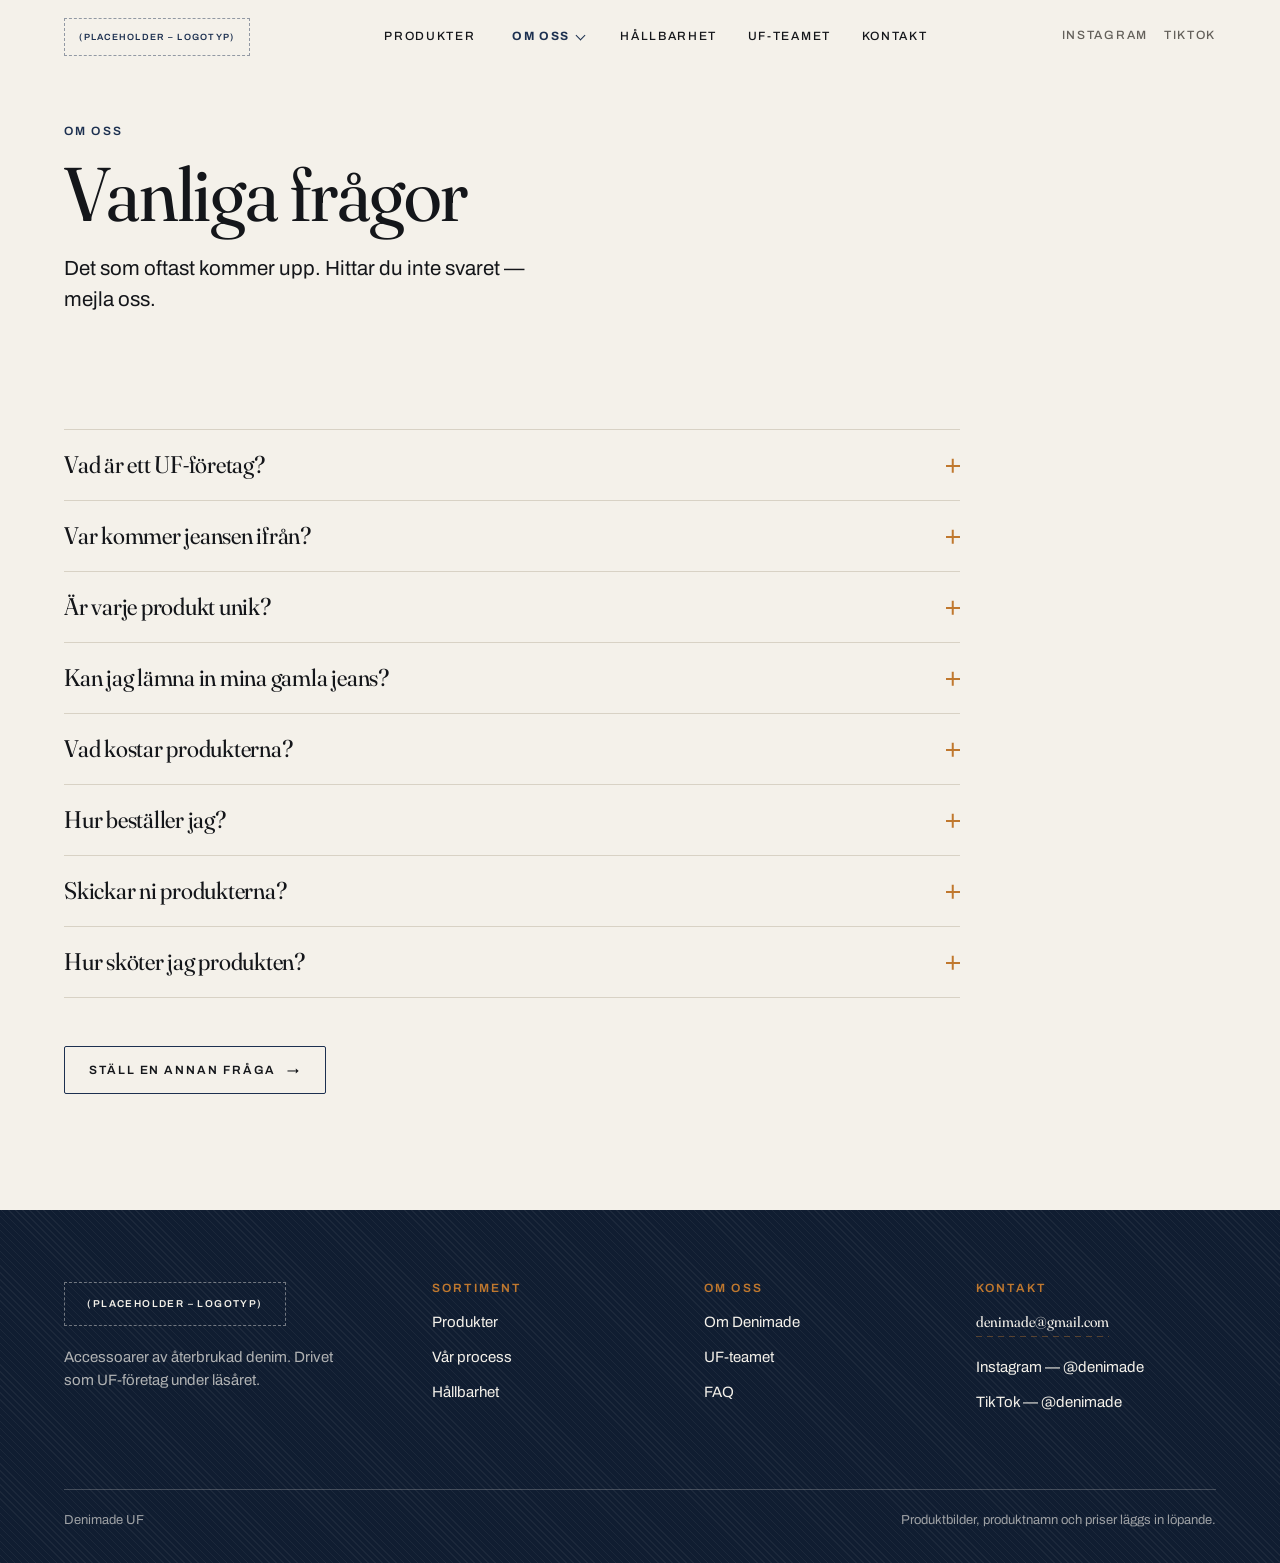
==== faq.html @ 36a1a9e9 "Bygg Denimades webbplats Statisk sajt i åtta sidor för Denimade UF, ett företag som gör accessoarer " ====
<!doctype html>
<html lang="sv" class="no-js">
<head>
<meta charset="utf-8">
<meta name="viewport" content="width=device-width, initial-scale=1">
<title>FAQ &mdash; Denimade UF</title>
<meta name="description" content="Vanliga frågor om Denimade UF, materialet, beställningar och UF.">
<meta name="theme-color" content="#1c3050">
<meta property="og:title" content="FAQ &mdash; Denimade UF">
<meta property="og:description" content="Vanliga frågor om Denimade UF, materialet, beställningar och UF.">
<meta property="og:type" content="website">
<meta property="og:locale" content="sv_SE">
<link rel="icon" href="assets/img/favicon.svg" type="image/svg+xml">
<link rel="preconnect" href="https://fonts.googleapis.com">
<link rel="preconnect" href="https://fonts.gstatic.com" crossorigin>
<link rel="stylesheet" href="https://fonts.googleapis.com/css2?family=Archivo:wght@400;500;600;700&family=Fraunces:ital,opsz,wght,SOFT,WONK@0,9..144,300..700,0..100,0..1;1,9..144,300..700,0..100,0..1&display=swap">
<link rel="stylesheet" href="assets/css/denimade.css">
<script>document.documentElement.className =
  document.documentElement.className.replace('no-js', 'js');</script>
</head>
<body>

  <a class="skip" href="#main">Hoppa till innehållet</a>

  <header class="header" data-header>
    <div class="wrap header__inner">
      <a class="brand" href="index.html" aria-label="Denimade UF &ndash; till startsidan">
        <span class="brand__long">(Placeholder &ndash; logotyp)</span>
        <span class="brand__short">(Logotyp)</span>
      </a>

      <nav class="nav" aria-label="Huvudmeny">
        <ul class="nav__list">
          <li><a class="nav__link link" href="produkter.html">Produkter</a></li>
          <li class="nav__group" data-nav-group>
            <button type="button" class="nav__toggle is-current" data-nav-toggle aria-expanded="false" aria-controls="nav-om">
              Om oss <span class="nav__caret" aria-hidden="true"></span>
            </button>
            <ul class="nav__panel" id="nav-om" data-nav-panel>
              <li><a href="om-denimade.html">Om Denimade</a></li>
              <li><a href="process.html">Vår process</a></li>
              <li><a href="faq.html" aria-current="page">FAQ</a></li>
            </ul>
          </li>
          <li><a class="nav__link link" href="hallbarhet.html">Hållbarhet</a></li>
          <li><a class="nav__link link" href="teamet.html">UF-teamet</a></li>
          <li><a class="nav__link link" href="kontakt.html">Kontakt</a></li>
        </ul>
      </nav>

      <div class="header__social">
        <a class="link" href="https://www.instagram.com/denimade" rel="me noopener" target="_blank">Instagram</a>
        <a class="link" href="https://www.tiktok.com/@denimade" rel="me noopener" target="_blank">TikTok</a>
      </div>

      <button type="button" class="burger" data-menu-toggle aria-expanded="false"
              aria-controls="menu" aria-label="Öppna menyn">
        <span aria-hidden="true"></span>
        <span aria-hidden="true"></span>
        <span aria-hidden="true"></span>
      </button>
    </div>
  </header>

  <div class="menu" id="menu" data-menu aria-hidden="true">
    <nav aria-label="Meny">
      <ul class="menu__list">
            <li><a class="menu__link" href="produkter.html">Produkter</a></li>
            <li>
              <span class="menu__label">Om oss</span>
              <ul class="menu__sub">
                <li><a href="om-denimade.html">Om Denimade</a></li>
                <li><a href="process.html">Vår process</a></li>
                <li><a href="faq.html" aria-current="page">FAQ</a></li>
              </ul>
            </li>
            <li><a class="menu__link" href="hallbarhet.html">Hållbarhet</a></li>
            <li><a class="menu__link" href="teamet.html">UF-teamet</a></li>
            <li><a class="menu__link" href="kontakt.html">Kontakt</a></li>
      </ul>
    </nav>
    <div class="menu__foot">
      <p><a class="link" href="mailto:denimade@gmail.com">denimade@gmail.com</a></p>
      <p class="meta" style="color:rgba(244,241,234,.68)">
        <a class="link" href="https://www.instagram.com/denimade" rel="me noopener" target="_blank">Instagram @denimade</a>
        &nbsp;&middot;&nbsp;
        <a class="link" href="https://www.tiktok.com/@denimade" rel="me noopener" target="_blank">TikTok @denimade</a>
      </p>
    </div>
  </div>

  <main id="main">

    <section class="pagehead wrap">
      <div class="head">
        <p class="eyebrow">Om oss</p>
        <h1>Vanliga frågor</h1>
        <p class="lead">Det som oftast kommer upp. Hittar du inte svaret &mdash; mejla oss.</p>
      </div>
    </section>

    <section class="section wrap">
      <div class="faq">
        <details class="faq__item">
          <summary class="faq__q">
            <h2 class="faq__h">Vad är ett UF-företag?</h2>
            <span class="faq__mark" aria-hidden="true"></span>
          </summary>
          <div class="faq__a"><p>UF står för Ung Företagsamhet. Vi är gymnasieelever som driver ett riktigt företag under ett läsår &mdash; med egen kassa, egen produktion, egen bokföring och eget ansvar för det vi säljer. När läsåret är slut avvecklas företaget.</p></div>
        </details>
        <details class="faq__item">
          <summary class="faq__q">
            <h2 class="faq__h">Var kommer jeansen ifrån?</h2>
            <span class="faq__mark" aria-hidden="true"></span>
          </summary>
          <div class="faq__a"><p>Från garderober, familj, vänner och loppisar. Vi köper inte in nytt tyg &mdash; allt material har redan använts av någon annan.</p></div>
        </details>
        <details class="faq__item">
          <summary class="faq__q">
            <h2 class="faq__h">Är varje produkt unik?</h2>
            <span class="faq__mark" aria-hidden="true"></span>
          </summary>
          <div class="faq__a"><p>Ja, i praktiken. Tyget slits olika, färgen blekes olika och originalsömmarna sitter aldrig likadant. Två exemplar av samma modell blir därför inte identiska.</p></div>
        </details>
        <details class="faq__item">
          <summary class="faq__q">
            <h2 class="faq__h">Kan jag lämna in mina gamla jeans?</h2>
            <span class="faq__mark" aria-hidden="true"></span>
          </summary>
          <div class="faq__a"><p>Ja, det tar vi gärna emot &mdash; slitna, omoderna eller trasiga går lika bra. Mejla oss på <a class="link" href="mailto:denimade@gmail.com">denimade@gmail.com</a> så hör vi av oss.</p></div>
        </details>
        <details class="faq__item">
          <summary class="faq__q">
            <h2 class="faq__h">Vad kostar produkterna?</h2>
            <span class="faq__mark" aria-hidden="true"></span>
          </summary>
          <div class="faq__a"><p class="slot">(Placeholder &ndash; svar)</p><p>Prislistan läggs in när sortimentet är fastställt.</p></div>
        </details>
        <details class="faq__item">
          <summary class="faq__q">
            <h2 class="faq__h">Hur beställer jag?</h2>
            <span class="faq__mark" aria-hidden="true"></span>
          </summary>
          <div class="faq__a"><p>Tills vidare går beställningar via mejl. Skriv till <a class="link" href="mailto:denimade@gmail.com">denimade@gmail.com</a> och berätta vad du är ute efter.</p></div>
        </details>
        <details class="faq__item">
          <summary class="faq__q">
            <h2 class="faq__h">Skickar ni produkterna?</h2>
            <span class="faq__mark" aria-hidden="true"></span>
          </summary>
          <div class="faq__a"><p class="slot">(Placeholder &ndash; svar)</p><p>Leverans och frakt bestäms innan försäljningen drar igång.</p></div>
        </details>
        <details class="faq__item">
          <summary class="faq__q">
            <h2 class="faq__h">Hur sköter jag produkten?</h2>
            <span class="faq__mark" aria-hidden="true"></span>
          </summary>
          <div class="faq__a"><p class="slot">(Placeholder &ndash; svar)</p><p>Skötselråd läggs in tillsammans med produktinformationen.</p></div>
        </details>
      </div>

      <p style="margin-top:var(--s-5)">
        <a class="btn btn--ghost" href="kontakt.html">
          Ställ en annan fråga <span class="btn__arrow" aria-hidden="true">&rarr;</span>
        </a>
      </p>
    </section>

  </main>

  <footer class="footer">
    <div class="wrap">
      <div class="footer__grid">
        <div>
          <span class="footer__brand">(Placeholder &ndash; logotyp)</span>
          <p class="meta" style="margin-top:1.25rem;color:rgba(244,241,234,.7);max-width:30ch">
            Accessoarer av återbrukad denim. Drivet som UF-företag under läsåret.
          </p>
        </div>

        <div class="footer__col">
          <h2>Sortiment</h2>
          <ul>
            <li><a class="link" href="produkter.html">Produkter</a></li>
            <li><a class="link" href="process.html">Vår process</a></li>
            <li><a class="link" href="hallbarhet.html">Hållbarhet</a></li>
          </ul>
        </div>

        <div class="footer__col">
          <h2>Om oss</h2>
          <ul>
            <li><a class="link" href="om-denimade.html">Om Denimade</a></li>
            <li><a class="link" href="teamet.html">UF-teamet</a></li>
            <li><a class="link" href="faq.html">FAQ</a></li>
          </ul>
        </div>

        <div class="footer__col">
          <h2>Kontakt</h2>
          <p><a class="footer__mail link" href="mailto:denimade@gmail.com">denimade@gmail.com</a></p>
          <ul style="margin-top:1rem">
            <li><a class="link" href="https://www.instagram.com/denimade" rel="me noopener" target="_blank">Instagram &mdash; @denimade</a></li>
            <li><a class="link" href="https://www.tiktok.com/@denimade" rel="me noopener" target="_blank">TikTok &mdash; @denimade</a></li>
          </ul>
        </div>
      </div>

      <div class="colophon">
        <span>Denimade UF</span>
        <span>Produktbilder, produktnamn och priser läggs in löpande.</span>
      </div>
    </div>
  </footer>

<script src="assets/js/denimade.js" defer></script>
</body>
</html>
---- assets/css/denimade.css ----
/* ==========================================================================
   DENIMADE UF
   Ett par jeans har redan levt ett liv. Vi ger det ett till.

   Bärande visuell idé: SÖMMEN. En streckad linje i sytrådens gul-orange
   är sidans enda återkommande dekoration — avdelare, hover-understrykning
   och rail i processen. Allt annat är hårlinjer, papper och indigo.

   Innehåll
   01  Tokens
   02  Reset & bas
   03  Typografi
   04  Layout
   05  Sömmar & linjer
   06  Länkar & knappar
   07  Platshållare
   08  Header & navigation
   09  Hero
   10  Produkter
   11  Redaktionella block
   12  Process
   13  Hållbarhet
   14  Teamet
   15  FAQ
   16  Kontakt & sociala medier
   17  Footer
   18  Rörelse
   ========================================================================== */


/* 01  Tokens
   ========================================================================== */

:root {
  /* Färg. Indigo är identitet, inte yta — papper bär sidan. */
  --indigo:       #1c3050;
  --indigo-deep:  #101d31;
  --indigo-soft:  #33496b;
  --ink:          #14161a;
  --paper:        #f4f1ea;
  --bone:         #e7e2d8;
  --bone-deep:    #d8d2c5;
  --grey:         #63605a;
  --thread:       #c0782e;   /* sytråd — dekoration, aldrig brödtext */

  /* Kypertväv. Denimens diagonal, återgiven i CSS så sidan får
     material utan att en enda bildfil behöver laddas. */
  --twill-light: repeating-linear-gradient(
                   45deg,
                   rgba(28, 48, 80, .055) 0 1px,
                   transparent 1px 5px);
  --twill-dark:  repeating-linear-gradient(
                   45deg,
                   rgba(244, 241, 234, .05) 0 1px,
                   transparent 1px 5px);

  /* Typsnitt */
  --font-display: "Fraunces", "Iowan Old Style", "Palatino Linotype",
                  Palatino, Georgia, serif;
  --font-ui:      "Archivo", "Helvetica Neue", Helvetica, Arial, sans-serif;

  /* Typskala */
  --t-display: clamp(2.75rem, 9vw, 7.5rem);
  --t-h1:      clamp(2.25rem, 6vw, 4.75rem);
  --t-h2:      clamp(1.875rem, 4.2vw, 3.25rem);
  --t-h3:      clamp(1.25rem, 2.2vw, 1.75rem);
  --t-lead:    clamp(1.125rem, 1.6vw, 1.375rem);
  --t-body:    1.0625rem;
  --t-small:   0.9375rem;
  --t-label:   0.75rem;

  /* Rumsskala */
  --s-1: 0.5rem;
  --s-2: 0.875rem;
  --s-3: 1.25rem;
  --s-4: 2rem;
  --s-5: 3rem;
  --s-6: 4.5rem;
  --s-7: 7rem;
  --s-8: 10rem;

  --gutter:   clamp(1.25rem, 5vw, 4.5rem);
  --section:  clamp(3.5rem, 9vw, 8rem);
  --measure:  62ch;

  --hairline: 1px solid var(--bone-deep);
  --ease:     cubic-bezier(.2, .6, .2, 1);
}


/* 02  Reset & bas
   ========================================================================== */

*, *::before, *::after { box-sizing: border-box; }

html {
  -webkit-text-size-adjust: 100%;
  scroll-behavior: smooth;
}

body {
  margin: 0;
  background: var(--paper);
  color: var(--ink);
  font-family: var(--font-ui);
  font-size: var(--t-body);
  line-height: 1.65;
  font-synthesis-weight: none;
  -webkit-font-smoothing: antialiased;
  overflow-x: hidden;
}

body.is-locked { overflow: hidden; }

img, svg { max-width: 100%; display: block; }

h1, h2, h3, h4, p, figure, blockquote, dl, dd { margin: 0; }

ul, ol { margin: 0; padding: 0; list-style: none; }

a { color: inherit; }

button {
  font: inherit;
  color: inherit;
  background: none;
  border: 0;
  cursor: pointer;
}

:focus-visible {
  outline: 2px solid var(--thread);
  outline-offset: 3px;
}

::selection {
  background: var(--indigo);
  color: var(--paper);
}

.skip {
  position: absolute;
  top: -100%;
  left: var(--gutter);
  z-index: 200;
  padding: .75rem 1.25rem;
  background: var(--indigo);
  color: var(--paper);
  font-size: var(--t-label);
  letter-spacing: .14em;
  text-transform: uppercase;
  text-decoration: none;
}
.skip:focus { top: .75rem; }

.sr-only {
  position: absolute;
  width: 1px; height: 1px;
  margin: -1px; padding: 0;
  overflow: hidden;
  clip-path: inset(50%);
  white-space: nowrap;
}


/* 03  Typografi
   ========================================================================== */

.display, h1, h2, h3, .serif {
  font-family: var(--font-display);
  font-weight: 400;
  font-variation-settings: "SOFT" 30, "WONK" 1, "opsz" 90;
  letter-spacing: -0.015em;
  line-height: 1.04;
  text-wrap: balance;
}

.display {
  font-size: var(--t-display);
  font-variation-settings: "SOFT" 40, "WONK" 1, "opsz" 144;
  line-height: 0.92;
  letter-spacing: -0.03em;
}

h1 { font-size: var(--t-h1); }
h2 { font-size: var(--t-h2); }
h3 { font-size: var(--t-h3); line-height: 1.18; }

em, .italic { font-style: italic; }

.eyebrow {
  display: block;
  font-family: var(--font-ui);
  font-size: var(--t-label);
  font-weight: 600;
  letter-spacing: .18em;
  text-transform: uppercase;
  line-height: 1.4;
  color: var(--indigo);
}
.eyebrow--muted { color: var(--grey); }
.eyebrow--light { color: rgba(244, 241, 234, .72); }

.lead {
  font-size: var(--t-lead);
  line-height: 1.5;
  max-width: 46ch;
  text-wrap: pretty;
}

.body { max-width: var(--measure); text-wrap: pretty; }
.body + .body { margin-top: var(--s-3); }

.meta {
  font-size: var(--t-small);
  color: var(--grey);
  line-height: 1.5;
}

.lot {
  font-family: var(--font-ui);
  font-size: var(--t-label);
  font-weight: 600;
  letter-spacing: .2em;
  text-transform: uppercase;
  color: var(--thread);
}


/* 04  Layout
   ========================================================================== */

.wrap {
  width: 100%;
  max-width: 1440px;
  margin-inline: auto;
  padding-inline: var(--gutter);
}

.section { padding-block: var(--section); }
.section--tight { padding-block: clamp(2.5rem, 6vw, 5rem); }

.section--indigo {
  background-color: var(--indigo);
  background-image: var(--twill-dark);
  color: var(--paper);
}
.section--indigo .eyebrow { color: var(--thread); }
.section--indigo .meta    { color: rgba(244, 241, 234, .68); }

.section--bone {
  background-color: var(--bone);
  background-image: var(--twill-light);
}

/* Redaktionellt grid. Text hänger i vänsterspalten, bilder bryter ut
   åt höger — asymmetrin kommer härifrån, inte från slumpen. */
.grid {
  display: grid;
  gap: var(--s-4);
  grid-template-columns: repeat(12, 1fr);
}

.stack   { display: flex; flex-direction: column; gap: var(--s-3); }
.stack-4 { display: flex; flex-direction: column; gap: var(--s-4); }
.stack-5 { display: flex; flex-direction: column; gap: var(--s-5); }

/* Sektionsrubrik: etikett hänger över rubriken, aldrig centrerad. */
.head { margin-bottom: var(--s-5); }

.pagehead { padding-block: var(--s-5) 0; }
.pagehead .head { margin-bottom: 0; }
.head .eyebrow { margin-bottom: var(--s-2); }
.head .lead { margin-top: var(--s-3); }


/* 05  Sömmar & linjer
   ========================================================================== */

.rule {
  border: 0;
  border-top: var(--hairline);
  margin: 0;
}

/* Sömmen. Två parallella streckade linjer, som topstitch på en jeansfåll. */
.stitch {
  border: 0;
  height: 5px;
  margin: 0;
  background-image:
    repeating-linear-gradient(to right, var(--thread) 0 7px, transparent 7px 13px),
    repeating-linear-gradient(to right, var(--thread) 0 7px, transparent 7px 13px);
  background-size: 100% 1px, 100% 1px;
  background-position: 0 0, 0 100%;
  background-repeat: no-repeat;
  opacity: .85;
}

.stitch--single {
  height: 1px;
  background-image:
    repeating-linear-gradient(to right, var(--thread) 0 7px, transparent 7px 13px);
  background-size: 100% 1px;
  background-position: 0 0;
}


/* 06  Länkar & knappar
   ========================================================================== */

/* Standardlänk: sömmen ritas vänster till höger vid hover. */
.link {
  position: relative;
  display: inline-block;
  text-decoration: none;
  padding-bottom: 2px;
}
.link::after {
  content: "";
  position: absolute;
  left: 0; bottom: 0;
  width: 100%; height: 1px;
  background-image:
    repeating-linear-gradient(to right, var(--thread) 0 6px, transparent 6px 11px);
  transform: scaleX(0);
  transform-origin: left;
  transition: transform .28s var(--ease);
}
.link:hover::after,
.link:focus-visible::after { transform: scaleX(1); }

/* I löpande text räcker inte hover — sömmen ligger kvar, dämpad. */
p > .link:not(.btn)::after { transform: scaleX(1); opacity: .4; }
p > .link:not(.btn):hover::after,
p > .link:not(.btn):focus-visible::after { opacity: 1; }

.btn {
  display: inline-flex;
  align-items: center;
  gap: .65rem;
  min-height: 48px;
  padding: .75rem 1.5rem;
  border: 1px solid var(--indigo);
  border-radius: 2px;
  font-size: var(--t-label);
  font-weight: 600;
  letter-spacing: .16em;
  text-transform: uppercase;
  text-decoration: none;
  transition: background-color .2s var(--ease), color .2s var(--ease);
}
.btn__arrow { transition: transform .28s var(--ease); }
.btn:hover .btn__arrow { transform: translateX(4px); }

.btn--solid { background: var(--indigo); color: var(--paper); }
.btn--solid:hover { background: var(--indigo-deep); }

.btn--ghost:hover { background: var(--indigo); color: var(--paper); }

.btn--light {
  border-color: rgba(244, 241, 234, .5);
  color: var(--paper);
}
.btn--light:hover { background: var(--paper); color: var(--indigo); }


/* 07  Platshållare
   --------------------------------------------------------------------------
   Den viktigaste komponenten på sajten. Läses som en art direction-anvisning
   — vad som ska fotograferas — inte som en trasig bild. Hörnmarkeringarna
   är sytrådsfärgade passkors.
   ========================================================================== */

.ph {
  position: relative;
  display: flex;
  flex-direction: column;
  align-items: center;
  justify-content: center;
  gap: .55rem;
  padding: clamp(1rem, 3vw, 2rem);
  text-align: center;
  aspect-ratio: 4 / 5;
  background-color: var(--bone);
  background-image: var(--twill-light);
  border: 1px solid rgba(28, 48, 80, .3);
}

.ph::before,
.ph::after {
  content: "";
  position: absolute;
  width: 15px; height: 15px;
  border: 0 solid var(--thread);
}
.ph::before { top: 9px;    left: 9px;   border-top-width: 2px;    border-left-width: 2px; }
.ph::after  { bottom: 9px; right: 9px;  border-bottom-width: 2px; border-right-width: 2px; }

.ph__tag {
  font-size: var(--t-label);
  font-weight: 600;
  letter-spacing: .14em;
  text-transform: uppercase;
  color: var(--indigo);
  line-height: 1.5;
}

.ph__note {
  font-size: .8125rem;
  color: var(--grey);
  line-height: 1.45;
  max-width: 26ch;
}

.ph--wide     { aspect-ratio: 3 / 2; }
.ph--square   { aspect-ratio: 1 / 1; }
.ph--tall     { aspect-ratio: 2 / 3; }
.ph--band     { aspect-ratio: 21 / 9; }

/* På indigo-ytor vänder platshållaren till ljus kontur. */
.ph--onDark {
  background-color: rgba(244, 241, 234, .05);
  background-image: var(--twill-dark);
  border-color: rgba(244, 241, 234, .34);
}
.ph--onDark .ph__tag  { color: var(--paper); }
.ph--onDark .ph__note { color: rgba(244, 241, 234, .66); }


/* 08  Header & navigation
   ========================================================================== */

.header {
  position: sticky;
  top: 0;
  z-index: 60;
  background: var(--paper);
  border-bottom: 1px solid transparent;
  transition: border-color .25s var(--ease);
}
.header.is-scrolled { border-bottom-color: var(--bone-deep); }

body.is-locked .header {
  background: transparent;
  border-bottom-color: transparent;
}
body.is-locked .brand {
  color: var(--paper);
  border-color: rgba(244, 241, 234, .42);
}
body.is-locked .burger span { background: var(--paper); }

.header__inner {
  display: flex;
  align-items: center;
  justify-content: space-between;
  gap: var(--s-3);
  min-height: 74px;
  padding-block: .75rem;
}

/* Logotypen är en platshållare tills den riktiga filen finns. Den är
   formgiven som sidans övriga platshållare så att den läses som ett
   medvetet tomrum. */
.brand {
  position: relative;
  display: inline-flex;
  align-items: center;
  justify-content: center;
  min-height: 38px;
  padding: .4rem .9rem;
  border: 1px dashed rgba(28, 48, 80, .45);
  font-size: .5625rem;
  font-weight: 600;
  letter-spacing: .14em;
  text-transform: uppercase;
  color: var(--indigo);
  text-decoration: none;
  white-space: nowrap;
  transition: border-color .2s var(--ease), background-color .2s var(--ease);
}
.brand:hover { border-color: var(--thread); background: rgba(192, 120, 46, .07); }

.brand__long { display: none; }
@media (min-width: 30rem) {
  .brand__long  { display: inline; }
  .brand__short { display: none; }
}

.nav { display: none; }

.nav__list {
  display: flex;
  align-items: center;
  gap: clamp(1.25rem, 2.4vw, 2.5rem);
}

.nav__link {
  display: inline-block;
  padding-block: .35rem;
  font-size: var(--t-label);
  font-weight: 500;
  letter-spacing: .14em;
  text-transform: uppercase;
  text-decoration: none;
  color: var(--ink);
}
.nav__link[aria-current="page"] { color: var(--indigo); font-weight: 700; }
.nav__link[aria-current="page"]::after { transform: scaleX(1); }

/* "Om oss" — fungerar med hover, klick och tangentbord. */
.nav__group { position: relative; }

.nav__toggle {
  display: inline-flex;
  align-items: center;
  gap: .4rem;
  padding-block: .35rem;
  font-size: var(--t-label);
  font-weight: 500;
  letter-spacing: .14em;
  text-transform: uppercase;
}
.nav__toggle[aria-expanded="true"] { color: var(--indigo); }

.nav__caret {
  width: 7px; height: 7px;
  border-right: 1.5px solid currentColor;
  border-bottom: 1.5px solid currentColor;
  transform: translateY(-2px) rotate(45deg);
  transition: transform .22s var(--ease);
}
.nav__toggle[aria-expanded="true"] .nav__caret { transform: translateY(1px) rotate(-135deg); }

.nav__panel {
  position: absolute;
  top: calc(100% + .75rem);
  left: -1.25rem;
  min-width: 216px;
  padding: .5rem 0;
  background: var(--paper);
  border: 1px solid var(--bone-deep);
  border-top: 2px solid var(--thread);
  opacity: 0;
  visibility: hidden;
  transform: translateY(-6px);
  transition: opacity .2s var(--ease), transform .2s var(--ease),
              visibility 0s linear .2s;
}
.nav__group:hover .nav__panel,
.nav__group:focus-within .nav__panel,
.nav__panel[data-open="true"] {
  opacity: 1;
  visibility: visible;
  transform: translateY(0);
  transition: opacity .2s var(--ease), transform .2s var(--ease), visibility 0s;
}

.nav__panel a {
  display: block;
  padding: .6rem 1.25rem;
  font-size: var(--t-small);
  text-decoration: none;
  transition: background-color .18s var(--ease), padding-left .18s var(--ease);
}
.nav__panel a:hover,
.nav__panel a:focus-visible { background: var(--bone); padding-left: 1.6rem; }
.nav__panel a[aria-current="page"] { color: var(--indigo); font-weight: 600; }

.header__social { display: none; gap: 1rem; }
.header__social a {
  font-size: var(--t-label);
  font-weight: 500;
  letter-spacing: .14em;
  text-transform: uppercase;
  text-decoration: none;
  color: var(--grey);
}
.header__social a:hover { color: var(--indigo); }

/* Mobilknapp — tre linjer som blir ett kryss. */
.burger {
  display: inline-flex;
  flex-direction: column;
  justify-content: center;
  gap: 5px;
  width: 48px; height: 48px;
  margin-right: -12px;
  padding: 0 11px;
}
.burger span {
  display: block;
  height: 1.5px;
  background: var(--ink);
  transition: transform .28s var(--ease), opacity .18s var(--ease);
}
.burger[aria-expanded="true"] span:nth-child(1) { transform: translateY(6.5px) rotate(45deg); }
.burger[aria-expanded="true"] span:nth-child(2) { opacity: 0; }
.burger[aria-expanded="true"] span:nth-child(3) { transform: translateY(-6.5px) rotate(-45deg); }

/* Mobilpanel: egen layout, inte en hopvikt desktopmeny. */
.menu {
  position: fixed;
  inset: 0;
  z-index: 55;
  display: flex;
  flex-direction: column;
  padding: 96px var(--gutter) var(--s-5);
  background-color: var(--indigo);
  background-image: var(--twill-dark);
  color: var(--paper);
  overflow-y: auto;
  opacity: 0;
  visibility: hidden;
  transition: opacity .3s var(--ease), visibility 0s linear .3s;
}
.menu[data-open="true"] {
  opacity: 1;
  visibility: visible;
  transition: opacity .3s var(--ease), visibility 0s;
}

.menu__label {
  display: block;
  padding-block: .9rem .2rem;
  font-size: var(--t-label);
  font-weight: 600;
  letter-spacing: .18em;
  text-transform: uppercase;
  color: var(--thread);
}

.menu__list > li + li { margin-top: .35rem; }

.menu__link {
  display: block;
  padding-block: .35rem;
  font-family: var(--font-display);
  font-variation-settings: "SOFT" 30, "WONK" 1, "opsz" 90;
  font-size: clamp(2rem, 11vw, 3rem);
  line-height: 1.12;
  letter-spacing: -0.02em;
  text-decoration: none;
}
.menu__link[aria-current="page"] { color: var(--thread); }

.menu__sub {
  margin: .4rem 0 .6rem 1.25rem;
  padding-left: 1rem;
  border-left: 1px solid rgba(244, 241, 234, .25);
}
.menu__sub li + li { margin-top: .1rem; }
.menu__sub a {
  display: block;
  padding-block: .3rem;
  font-size: var(--t-small);
  letter-spacing: .04em;
  text-decoration: none;
  color: rgba(244, 241, 234, .8);
}
.menu__sub a[aria-current="page"] { color: var(--thread); }

.menu__foot {
  margin-top: auto;
  padding-top: var(--s-3);
  border-top: 1px solid rgba(244, 241, 234, .22);
}
.menu__foot a { text-decoration: none; }


/* 09  Hero
   --------------------------------------------------------------------------
   Desktop: typografin till vänster, en hög indigoyta till höger, med
   produktbilden inskjuten så att den bryter ut ur ytan nedåt.
   Mobil: ytan först, typografin under — en egen komposition, inte en
   hopklämd desktopvariant.
   ========================================================================== */

.hero { padding-block: clamp(2.5rem, 6vw, 4.5rem) clamp(5rem, 10vw, 9rem); }

.hero__grid {
  display: grid;
  gap: var(--s-4);
}

.hero__type { display: flex; flex-direction: column; gap: var(--s-3); }

.hero__logo {
  position: relative;
  align-self: start;
  padding: 1.1rem 1.75rem;
  border: 1px dashed rgba(28, 48, 80, .45);
  font-size: var(--t-label);
  font-weight: 600;
  letter-spacing: .16em;
  text-transform: uppercase;
  color: var(--indigo);
  line-height: 1.4;
  text-align: center;
}

.hero__statement { margin-top: .5rem; }

.hero__actions {
  display: flex;
  flex-wrap: wrap;
  gap: var(--s-2);
  margin-top: var(--s-2);
}

.hero__visual {
  position: relative;
  padding: clamp(.875rem, 2vw, 1.5rem);
  background-color: var(--indigo);
  background-image: var(--twill-dark);
}

.hero__field { aspect-ratio: 4 / 5; }

.hero__inset {
  position: absolute;
  left: clamp(1rem, 4vw, 2.5rem);
  bottom: clamp(-2.5rem, -4vw, -1.25rem);
  width: clamp(112px, 34%, 200px);
  aspect-ratio: 4 / 5;
  border-color: var(--indigo);
  box-shadow: 0 0 0 clamp(.375rem, 1vw, .625rem) var(--paper);
}
.hero__inset .ph__tag  { font-size: .5625rem; letter-spacing: .1em; }
.hero__inset .ph__note { display: none; }

/* Manifest under heron — tre korta rader som förklarar affären. */
.manifest {
  display: grid;
  gap: var(--s-4);
  padding-block: var(--s-5);
  border-top: var(--hairline);
  border-bottom: var(--hairline);
}
.manifest__item { display: flex; flex-direction: column; gap: .5rem; }
.manifest__item .lot { margin-bottom: .25rem; }


/* 10  Produkter
   ========================================================================== */

.products {
  display: grid;
  gap: var(--s-6);
  align-items: start;
}

.product { display: flex; flex-direction: column; }

.product__meta {
  display: grid;
  grid-template-columns: 1fr auto;
  gap: .35rem var(--s-3);
  margin-top: var(--s-3);
  padding-top: var(--s-2);
  border-top: 1px solid var(--ink);
}
.product__lot  { grid-area: 1 / 1 / 2 / -1; margin-bottom: .2rem; }
.product__name { grid-area: 2 / 1 / 3 / -1; font-size: var(--t-h3); }
.product__material {
  grid-area: 3 / 1 / 4 / 2;
  min-width: 0;
  font-size: .8125rem;
  color: var(--grey);
  letter-spacing: .04em;
}
.product__price {
  grid-area: 3 / 2 / 4 / 3;
  justify-self: end;
  align-self: end;
  font-size: var(--t-label);
  font-weight: 600;
  letter-spacing: .1em;
  text-transform: uppercase;
  text-align: right;
}


/* 11  Redaktionella block
   ========================================================================== */

/* Text och bild bredvid varandra, med text som hänger in i marginalen. */
.split { display: grid; gap: var(--s-5); align-items: start; }

.pull {
  font-family: var(--font-display);
  font-variation-settings: "SOFT" 30, "WONK" 1, "opsz" 90;
  font-size: clamp(1.5rem, 3.4vw, 2.5rem);
  line-height: 1.16;
  letter-spacing: -0.015em;
  text-wrap: balance;
  padding-left: var(--s-3);
  border-left: 2px solid var(--thread);
}

.band { padding-block: 0; }
.band .ph { border-left: 0; border-right: 0; }

.note-list { display: grid; gap: var(--s-4); }
.note-list > li { display: flex; flex-direction: column; gap: .4rem; }
.note-list h3 { font-size: 1.125rem; }


/* 12  Process
   --------------------------------------------------------------------------
   En lodrät söm löper genom sektionen. Stegnumren sitter på sömmen med
   pappersfärgad bakgrund, som knappar på en fåll.
   ========================================================================== */

.steps { position: relative; --rail: clamp(2rem, 5vw, 3.5rem); }

.steps::before {
  content: "";
  position: absolute;
  top: .5rem;
  bottom: 3rem;
  left: calc(var(--rail) / 2);
  width: 1px;
  background-image:
    repeating-linear-gradient(to bottom, var(--thread) 0 6px, transparent 6px 13px);
}

.step {
  position: relative;
  padding-left: calc(var(--rail) + clamp(1.25rem, 3vw, 2.5rem));
  padding-block: 0 var(--s-6);
}
.step:last-child { padding-bottom: 0; }

.step__no {
  position: absolute;
  left: 0;
  top: 0;
  display: flex;
  align-items: center;
  justify-content: center;
  width: var(--rail);
  padding-block: .35rem;
  background: var(--paper);
  font-size: var(--t-label);
  font-weight: 700;
  letter-spacing: .1em;
  color: var(--thread);
}

.step__title { margin-bottom: .65rem; }
.step__fig { margin-top: var(--s-3); }
.step__fig--narrow { max-width: 340px; }
.step__fig--wide   { max-width: 620px; }


/* 13  Hållbarhet
   ========================================================================== */

.figures {
  display: grid;
  gap: var(--s-4);
  border-top: var(--hairline);
}

.figure {
  display: flex;
  flex-direction: column;
  gap: .4rem;
  padding-top: var(--s-4);
}

.figure__value {
  display: block;
  width: clamp(3rem, 5vw, 4.25rem);
  height: clamp(3.25rem, 7vw, 5rem);
  border: 1px dashed var(--indigo);
  opacity: .5;
}
.figure__label { font-size: var(--t-body); line-height: 1.4; max-width: 22ch; }
.figure__slot {
  font-size: var(--t-label);
  font-weight: 600;
  letter-spacing: .14em;
  text-transform: uppercase;
  color: var(--thread);
}

.section--indigo .figure__value { border-color: var(--paper); }
.section--indigo .figures,
.section--indigo .claims > li { border-top-color: rgba(244, 241, 234, .3); }

.claims { display: grid; gap: var(--s-4); }
.claims > li {
  padding-top: var(--s-3);
  border-top: var(--hairline);
}
.claims h3 { margin-bottom: .5rem; }


/* 14  Teamet
   --------------------------------------------------------------------------
   Mobil: en horisontell rad med scroll-snap (ren CSS).
   Desktop: oregelbundet grid där varannan person hänger lägre.
   ========================================================================== */

.team {
  display: flex;
  gap: var(--s-3);
  overflow-x: auto;
  scroll-snap-type: x mandatory;
  scroll-padding-inline: var(--gutter);
  padding-bottom: var(--s-2);
  -webkit-overflow-scrolling: touch;
}
.team > * { flex: 0 0 68%; scroll-snap-align: start; }

.member__meta {
  margin-top: var(--s-2);
  padding-top: .75rem;
  border-top: 1px solid var(--ink);
}
.member__name { font-size: var(--t-h3); }
.member__role {
  display: block;
  margin-top: .2rem;
  font-size: var(--t-label);
  font-weight: 600;
  letter-spacing: .16em;
  text-transform: uppercase;
  color: var(--thread);
}
.member__line { margin-top: .6rem; font-size: var(--t-small); color: var(--grey); }


/* 15  FAQ
   ========================================================================== */

.faq { max-width: 56rem; }
.faq__item { border-top: var(--hairline); }
.faq__item:last-of-type { border-bottom: var(--hairline); }

.faq__q {
  display: flex;
  align-items: baseline;
  justify-content: space-between;
  gap: var(--s-3);
  padding-block: var(--s-3);
  min-height: 56px;
  cursor: pointer;
  list-style: none;
  font-family: var(--font-display);
  font-variation-settings: "SOFT" 30, "WONK" 1, "opsz" 90;
  font-size: clamp(1.125rem, 2vw, 1.5rem);
  line-height: 1.25;
  letter-spacing: -0.01em;
  transition: color .18s var(--ease);
}
.faq__q::-webkit-details-marker { display: none; }
.faq__q:hover { color: var(--indigo); }

.faq__mark {
  position: relative;
  flex: 0 0 auto;
  width: 14px; height: 14px;
  align-self: center;
}
.faq__mark::before,
.faq__mark::after {
  content: "";
  position: absolute;
  inset: 50% 0 auto 0;
  height: 1.5px;
  background: var(--thread);
  transition: transform .25s var(--ease);
}
.faq__mark::after { transform: rotate(90deg); }
.faq__item[open] .faq__mark::after { transform: rotate(0deg); }

.faq__a {
  padding-bottom: var(--s-4);
  max-width: 54ch;
  color: var(--grey);
  text-wrap: pretty;
}
.faq__a p + p { margin-top: var(--s-2); }


/* 16  Kontakt & sociala medier
   ========================================================================== */

.mailto {
  display: inline-block;
  font-family: var(--font-display);
  font-variation-settings: "SOFT" 40, "WONK" 1, "opsz" 144;
  font-size: clamp(1.75rem, 6.5vw, 4.25rem);
  line-height: 1.05;
  letter-spacing: -0.03em;
  text-decoration: none;
  overflow-wrap: anywhere;
}

.channels { border-top: var(--hairline); }
.channels > li { border-bottom: var(--hairline); }

.channels a {
  display: flex;
  align-items: center;
  justify-content: space-between;
  gap: var(--s-3);
  min-height: 72px;
  padding-block: var(--s-2);
  text-decoration: none;
}
.channels__name {
  font-family: var(--font-display);
  font-variation-settings: "SOFT" 30, "WONK" 1, "opsz" 90;
  font-size: var(--t-h3);
}
.channels__handle {
  font-size: var(--t-small);
  letter-spacing: .1em;
  color: var(--grey);
  transition: color .2s var(--ease), transform .28s var(--ease);
}
.channels a:hover .channels__handle,
.channels a:focus-visible .channels__handle { color: var(--thread); transform: translateX(-4px); }


/* 17  Footer
   ========================================================================== */

.footer {
  background-color: var(--indigo-deep);
  background-image: var(--twill-dark);
  color: var(--paper);
  padding-block: var(--s-6) var(--s-4);
}

.footer__grid { display: grid; gap: var(--s-5); }

.footer__brand {
  align-self: start;
  display: inline-block;
  padding: .9rem 1.4rem;
  border: 1px dashed rgba(244, 241, 234, .42);
  font-size: .625rem;
  font-weight: 600;
  letter-spacing: .14em;
  text-transform: uppercase;
  line-height: 1.4;
  text-align: center;
}

.footer__col h2 {
  font-family: var(--font-ui);
  font-size: var(--t-label);
  font-weight: 600;
  letter-spacing: .18em;
  text-transform: uppercase;
  color: var(--thread);
  margin-bottom: var(--s-2);
}
.footer__col li + li { margin-top: .4rem; }
.footer__col a { font-size: var(--t-small); text-decoration: none; }

.footer__mail {
  font-family: var(--font-display);
  font-variation-settings: "SOFT" 30, "WONK" 1, "opsz" 90;
  font-size: clamp(1.25rem, 2.6vw, 1.75rem);
  text-decoration: none;
  overflow-wrap: anywhere;
}

.colophon {
  display: flex;
  flex-wrap: wrap;
  gap: var(--s-2) var(--s-4);
  justify-content: space-between;
  margin-top: var(--s-6);
  padding-top: var(--s-3);
  border-top: 1px solid rgba(244, 241, 234, .22);
  font-size: .8125rem;
  color: rgba(244, 241, 234, .62);
}


/* 18  Rörelse
   --------------------------------------------------------------------------
   Rörelsen förstärker, den bär inte. Utan JS och med reduced motion
   visas allt direkt.
   ========================================================================== */

.no-js .reveal { opacity: 1; transform: none; }

.reveal {
  opacity: 1;
}
.js .reveal {
  opacity: 0;
  transform: translateY(16px);
  transition:
    opacity .5s var(--ease) calc(var(--i, 0) * 70ms),
    transform .5s var(--ease) calc(var(--i, 0) * 70ms);
}
.js .reveal.is-in { opacity: 1; transform: none; }

@media (prefers-reduced-motion: reduce) {
  html { scroll-behavior: auto; }

  *, *::before, *::after {
    animation-duration: .001ms !important;
    animation-iteration-count: 1 !important;
    transition-duration: .001ms !important;
    scroll-behavior: auto !important;
  }

  .js .reveal { opacity: 1; transform: none; }
}


/* 19  Responsivt
   --------------------------------------------------------------------------
   Basen ovan är mobil. Nedan byggs de bredare layouterna på — mobilen är
   alltså inte en nedskalning, den är utgångsläget.
   ========================================================================== */

/* Mobil: produktstapeln växlar bildformat så att den inte blir monoton. */
@media (max-width: 47.999rem) {
  .products > :nth-child(3n + 2) .ph { aspect-ratio: 1 / 1; }
  .products > :nth-child(3n + 3) .ph { aspect-ratio: 5 / 6; }

  .hero__visual { margin-inline: calc(var(--gutter) * -1); }
  .hero__inset  { left: var(--gutter); }
  /* Produktbilden skjuter in nedtill — bildtexten flyttas upp ur vägen. */
  .hero__field  {
    aspect-ratio: 5 / 4;
    justify-content: flex-start;
    padding-top: clamp(1.75rem, 9vw, 3rem);
  }

  /* Två likadana platshållare ovanpå varandra läser som ett fel. */
  .hero__logo { display: none; }

  .hero__head { gap: var(--s-2); margin-bottom: 0; }
  .hero__type { gap: var(--s-3); }
}


/* ---- 48rem / surfplatta ------------------------------------------------- */
@media (min-width: 48rem) {

  .manifest  { grid-template-columns: repeat(3, 1fr); gap: var(--s-4); }

  .products  { grid-template-columns: 1fr 1fr; column-gap: var(--s-4); row-gap: var(--s-7); }
  .products > :nth-child(even) { margin-top: var(--s-6); }

  .figures   { grid-template-columns: repeat(3, 1fr); gap: var(--s-5); }
  .claims    { grid-template-columns: repeat(3, 1fr); }

  .split     { grid-template-columns: 1fr 1fr; gap: var(--s-5); align-items: center; }

  .note-list { grid-template-columns: repeat(2, 1fr); gap: var(--s-5); }

  .team {
    display: grid;
    grid-template-columns: repeat(4, 1fr);
    gap: var(--s-4);
    overflow: visible;
    padding-bottom: 0;
    align-items: start;
  }
  .team > * { flex: none; }
  .team > :nth-child(even) { margin-top: var(--s-5); }

  .footer__grid { grid-template-columns: repeat(2, 1fr); column-gap: var(--s-4); }

  .step { display: grid; grid-template-columns: minmax(0, 1fr); }
  .step__fig--narrow { justify-self: start; }
}


/* ---- 64rem / desktop ---------------------------------------------------- */
@media (min-width: 64rem) {

  .burger { display: none; }
  .nav, .header__social { display: flex; }

  .hero { padding-block: clamp(3.5rem, 6vw, 6rem) clamp(6rem, 11vw, 10rem); }
  .hero__grid {
    grid-template-columns: repeat(12, 1fr);
    grid-template-areas:
      "head head head head head head .... vis vis vis vis vis"
      "type type type type type type .... vis vis vis vis vis";
    align-items: start;
    column-gap: var(--s-4);
    row-gap: var(--s-4);
  }
  .hero__head   { grid-area: head; }
  .hero__type   { grid-area: type; }
  .hero__visual { grid-area: vis; }
  .hero__field  { aspect-ratio: 3 / 4; }

  /* Text hänger i kolumn 1–7, bilden bryter ut till 8–13. */
  .split       { grid-template-columns: 6fr 5fr; gap: var(--s-6); }
  .split--flip > :first-child { order: 2; }
  .split--wide { grid-template-columns: 5fr 7fr; }

  .note-list { grid-template-columns: repeat(3, 1fr); }

  .steps { --rail: 4rem; }
  .step  { padding-bottom: var(--s-7); }
  .step--split {
    grid-template-columns: minmax(0, 6fr) minmax(0, 5fr);
    column-gap: var(--s-5);
    align-items: start;
  }
  /* Bilden ska ackompanjera steget, inte ta över det. */
  .step--split .step__fig { margin-top: 0; max-width: 440px; justify-self: end; }

  .footer__grid {
    grid-template-columns: minmax(0, 1.4fr) repeat(3, minmax(0, 1fr));
    gap: var(--s-5) var(--s-4);
  }

  .team > :nth-child(even) { margin-top: var(--s-6); }
}


/* ---- 90rem / bred skärm ------------------------------------------------- */
@media (min-width: 90rem) {
  .hero__grid {
    grid-template-areas:
      "head head head head head .... .... vis vis vis vis vis"
      "type type type type type .... .... vis vis vis vis vis";
  }
  .products { column-gap: var(--s-6); }
}


/* 20  Småkomponenter
   ========================================================================== */

/* Processen komprimerad till en typografisk kedja. */
.chain {
  display: flex;
  flex-wrap: wrap;
  align-items: baseline;
  gap: .35rem 0;
}
.chain li {
  display: inline-flex;
  align-items: baseline;
  font-family: var(--font-display);
  font-variation-settings: "SOFT" 30, "WONK" 1, "opsz" 90;
  font-size: clamp(1.125rem, 2.6vw, 2rem);
  line-height: 1.15;
  letter-spacing: -0.01em;
}
.chain li::after {
  content: "\2192";
  margin-inline: .7em .55em;
  font-family: var(--font-ui);
  font-size: .62em;
  color: var(--thread);
}
.chain li:last-child::after { content: none; }

/* Tomt svar som väntar på innehåll. */
.slot {
  display: inline-block;
  font-size: var(--t-label);
  font-weight: 600;
  letter-spacing: .14em;
  text-transform: uppercase;
  color: var(--thread);
}
.faq__a .slot { margin-bottom: .5rem; }

/* Ett fullbreddsband som andningspaus mellan sektioner. */
.band .ph { border-inline: 0; }

.nav__toggle.is-current { color: var(--indigo); font-weight: 700; }


.hero__head {
  display: flex;
  flex-direction: column;
  align-items: flex-start;
  gap: var(--s-3);
  margin-bottom: var(--s-3);
}


/* 21  Utskrift
   ========================================================================== */

@media print {
  .header, .menu, .burger, .skip { display: none; }

  body { background: #fff; color: #000; }

  .js .reveal { opacity: 1; transform: none; }

  .section--indigo, .footer {
    background: #fff;
    color: #000;
    border-top: 1px solid #000;
  }
  .section--indigo .figure__value { border-color: #000; }

  .ph { border: 1px solid #999; }

  a { text-decoration: underline; }
}

/* Utdraget på startsidan: tre i bredd, utan förskjutning. */
@media (min-width: 64rem) {
  .products--trio { grid-template-columns: repeat(3, 1fr); column-gap: var(--s-4); }
  .products--trio > :nth-child(even) { margin-top: 0; }
}

/* Frågan är en rubrik i markupen men ska ärva summary-raden visuellt. */
.faq__h {
  margin: 0;
  font: inherit;
  font-variation-settings: inherit;
  letter-spacing: inherit;
  line-height: inherit;
}
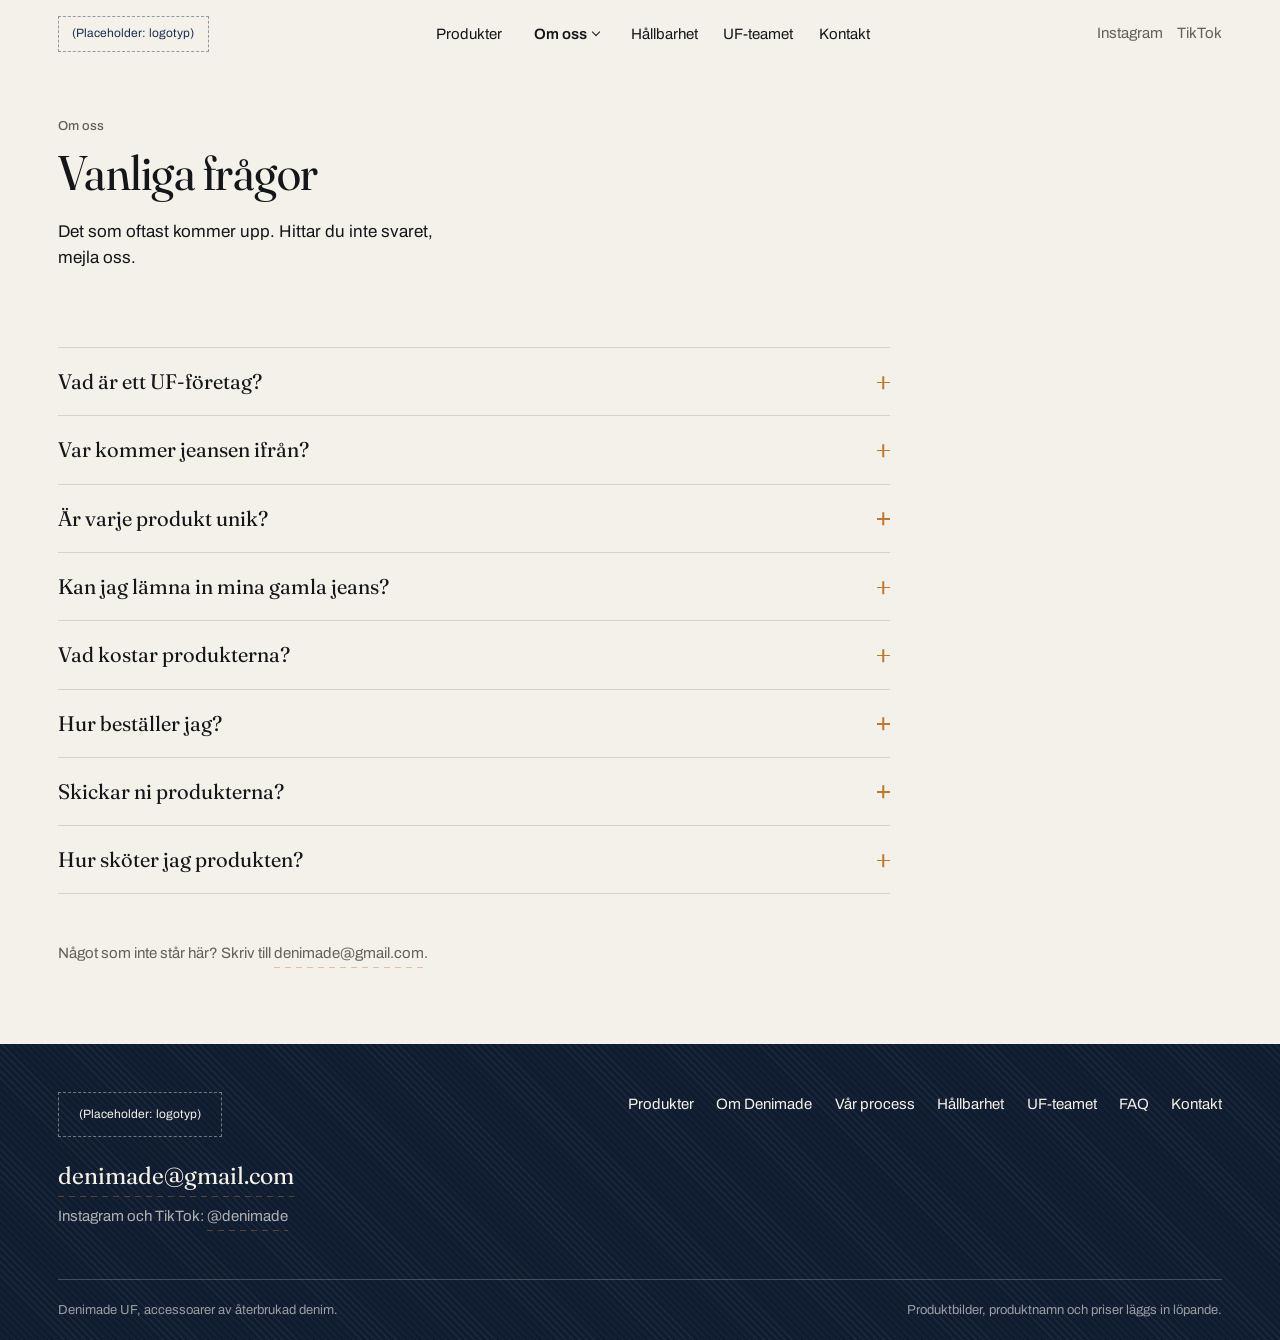
==== commit 26e98a13: "Ta bort designmaneren, skärp den redaktionella hållningen Sajten bröt mot flera punkter i designbrie" ====
--- a/faq.html
+++ b/faq.html
@@ -1,22 +1,20 @@
 <!doctype html>
-<html lang="sv" class="no-js">
+<html lang="sv">
 <head>
 <meta charset="utf-8">
 <meta name="viewport" content="width=device-width, initial-scale=1">
-<title>FAQ &mdash; Denimade UF</title>
+<title>FAQ, Denimade UF</title>
 <meta name="description" content="Vanliga frågor om Denimade UF, materialet, beställningar och UF.">
 <meta name="theme-color" content="#1c3050">
-<meta property="og:title" content="FAQ &mdash; Denimade UF">
+<meta property="og:title" content="FAQ, Denimade UF">
 <meta property="og:description" content="Vanliga frågor om Denimade UF, materialet, beställningar och UF.">
 <meta property="og:type" content="website">
 <meta property="og:locale" content="sv_SE">
 <link rel="icon" href="assets/img/favicon.svg" type="image/svg+xml">
 <link rel="preconnect" href="https://fonts.googleapis.com">
 <link rel="preconnect" href="https://fonts.gstatic.com" crossorigin>
-<link rel="stylesheet" href="https://fonts.googleapis.com/css2?family=Archivo:wght@400;500;600;700&family=Fraunces:ital,opsz,wght,SOFT,WONK@0,9..144,300..700,0..100,0..1;1,9..144,300..700,0..100,0..1&display=swap">
+<link rel="stylesheet" href="https://fonts.googleapis.com/css2?family=Archivo:wght@400;500;600&family=Fraunces:ital,opsz,wght,SOFT,WONK@0,9..144,300..600,0..100,0..1;1,9..144,300..600,0..100,0..1&display=swap">
 <link rel="stylesheet" href="assets/css/denimade.css">
-<script>document.documentElement.className =
-  document.documentElement.className.replace('no-js', 'js');</script>
 </head>
 <body>
 
@@ -24,9 +22,8 @@
 
   <header class="header" data-header>
     <div class="wrap header__inner">
-      <a class="brand" href="index.html" aria-label="Denimade UF &ndash; till startsidan">
-        <span class="brand__long">(Placeholder &ndash; logotyp)</span>
-        <span class="brand__short">(Logotyp)</span>
+      <a class="brand" href="index.html" aria-label="Denimade UF, till startsidan">
+        (Placeholder: logotyp)
       </a>
 
       <nav class="nav" aria-label="Huvudmeny">
@@ -81,11 +78,7 @@
     </nav>
     <div class="menu__foot">
       <p><a class="link" href="mailto:denimade@gmail.com">denimade@gmail.com</a></p>
-      <p class="meta" style="color:rgba(244,241,234,.68)">
-        <a class="link" href="https://www.instagram.com/denimade" rel="me noopener" target="_blank">Instagram @denimade</a>
-        &nbsp;&middot;&nbsp;
-        <a class="link" href="https://www.tiktok.com/@denimade" rel="me noopener" target="_blank">TikTok @denimade</a>
-      </p>
+      <p class="meta" style="color:rgba(244,241,234,.7)">Instagram och TikTok: @denimade</p>
     </div>
   </div>
 
@@ -95,7 +88,7 @@
       <div class="head">
         <p class="eyebrow">Om oss</p>
         <h1>Vanliga frågor</h1>
-        <p class="lead">Det som oftast kommer upp. Hittar du inte svaret &mdash; mejla oss.</p>
+        <p class="lead">Det som oftast kommer upp. Hittar du inte svaret, mejla oss.</p>
       </div>
     </section>
 
@@ -106,14 +99,14 @@
             <h2 class="faq__h">Vad är ett UF-företag?</h2>
             <span class="faq__mark" aria-hidden="true"></span>
           </summary>
-          <div class="faq__a"><p>UF står för Ung Företagsamhet. Vi är gymnasieelever som driver ett riktigt företag under ett läsår &mdash; med egen kassa, egen produktion, egen bokföring och eget ansvar för det vi säljer. När läsåret är slut avvecklas företaget.</p></div>
+          <div class="faq__a"><p>UF står för Ung Företagsamhet. Vi är gymnasieelever som driver ett riktigt företag under ett läsår, med egen kassa, egen produktion, egen bokföring och eget ansvar för det vi säljer. När läsåret är slut avvecklas företaget.</p></div>
         </details>
         <details class="faq__item">
           <summary class="faq__q">
             <h2 class="faq__h">Var kommer jeansen ifrån?</h2>
             <span class="faq__mark" aria-hidden="true"></span>
           </summary>
-          <div class="faq__a"><p>Från garderober, familj, vänner och loppisar. Vi köper inte in nytt tyg &mdash; allt material har redan använts av någon annan.</p></div>
+          <div class="faq__a"><p>Från garderober, familj, vänner och loppisar. Vi köper inte in nytt tyg. Allt material har redan använts av någon annan.</p></div>
         </details>
         <details class="faq__item">
           <summary class="faq__q">
@@ -127,14 +120,14 @@
             <h2 class="faq__h">Kan jag lämna in mina gamla jeans?</h2>
             <span class="faq__mark" aria-hidden="true"></span>
           </summary>
-          <div class="faq__a"><p>Ja, det tar vi gärna emot &mdash; slitna, omoderna eller trasiga går lika bra. Mejla oss på <a class="link" href="mailto:denimade@gmail.com">denimade@gmail.com</a> så hör vi av oss.</p></div>
+          <div class="faq__a"><p>Ja, det tar vi gärna emot. Slitna, omoderna eller trasiga går lika bra. Mejla oss på <a class="link" href="mailto:denimade@gmail.com">denimade@gmail.com</a> så hör vi av oss.</p></div>
         </details>
         <details class="faq__item">
           <summary class="faq__q">
             <h2 class="faq__h">Vad kostar produkterna?</h2>
             <span class="faq__mark" aria-hidden="true"></span>
           </summary>
-          <div class="faq__a"><p class="slot">(Placeholder &ndash; svar)</p><p>Prislistan läggs in när sortimentet är fastställt.</p></div>
+          <div class="faq__a"><p class="slot">(Placeholder: svar)</p><p>Prislistan läggs in när sortimentet är fastställt.</p></div>
         </details>
         <details class="faq__item">
           <summary class="faq__q">
@@ -148,21 +141,20 @@
             <h2 class="faq__h">Skickar ni produkterna?</h2>
             <span class="faq__mark" aria-hidden="true"></span>
           </summary>
-          <div class="faq__a"><p class="slot">(Placeholder &ndash; svar)</p><p>Leverans och frakt bestäms innan försäljningen drar igång.</p></div>
+          <div class="faq__a"><p class="slot">(Placeholder: svar)</p><p>Leverans och frakt bestäms innan försäljningen drar igång.</p></div>
         </details>
         <details class="faq__item">
           <summary class="faq__q">
             <h2 class="faq__h">Hur sköter jag produkten?</h2>
             <span class="faq__mark" aria-hidden="true"></span>
           </summary>
-          <div class="faq__a"><p class="slot">(Placeholder &ndash; svar)</p><p>Skötselråd läggs in tillsammans med produktinformationen.</p></div>
+          <div class="faq__a"><p class="slot">(Placeholder: svar)</p><p>Skötselråd läggs in tillsammans med produktinformationen.</p></div>
         </details>
       </div>
 
-      <p style="margin-top:var(--s-5)">
-        <a class="btn btn--ghost" href="kontakt.html">
-          Ställ en annan fråga <span class="btn__arrow" aria-hidden="true">&rarr;</span>
-        </a>
+      <p class="meta" style="margin-top:var(--s-5);max-width:46ch">
+        Något som inte står här? Skriv till
+        <a class="link" href="mailto:denimade@gmail.com">denimade@gmail.com</a>.
       </p>
     </section>
 
@@ -170,46 +162,30 @@
 
   <footer class="footer">
     <div class="wrap">
-      <div class="footer__grid">
+      <div class="footer__inner">
         <div>
-          <span class="footer__brand">(Placeholder &ndash; logotyp)</span>
-          <p class="meta" style="margin-top:1.25rem;color:rgba(244,241,234,.7);max-width:30ch">
-            Accessoarer av återbrukad denim. Drivet som UF-företag under läsåret.
+          <span class="footer__brand">(Placeholder: logotyp)</span>
+          <p><a class="footer__mail link" href="mailto:denimade@gmail.com">denimade@gmail.com</a></p>
+          <p class="meta" style="margin-top:.5rem;color:rgba(244,241,234,.7)">
+            Instagram och TikTok: <a class="link" href="https://www.instagram.com/denimade" rel="me noopener" target="_blank">@denimade</a>
           </p>
         </div>
 
-        <div class="footer__col">
-          <h2>Sortiment</h2>
-          <ul>
-            <li><a class="link" href="produkter.html">Produkter</a></li>
-            <li><a class="link" href="process.html">Vår process</a></li>
-            <li><a class="link" href="hallbarhet.html">Hållbarhet</a></li>
-          </ul>
-        </div>
-
-        <div class="footer__col">
-          <h2>Om oss</h2>
-          <ul>
-            <li><a class="link" href="om-denimade.html">Om Denimade</a></li>
-            <li><a class="link" href="teamet.html">UF-teamet</a></li>
-            <li><a class="link" href="faq.html">FAQ</a></li>
-          </ul>
-        </div>
-
-        <div class="footer__col">
-          <h2>Kontakt</h2>
-          <p><a class="footer__mail link" href="mailto:denimade@gmail.com">denimade@gmail.com</a></p>
-          <ul style="margin-top:1rem">
-            <li><a class="link" href="https://www.instagram.com/denimade" rel="me noopener" target="_blank">Instagram &mdash; @denimade</a></li>
-            <li><a class="link" href="https://www.tiktok.com/@denimade" rel="me noopener" target="_blank">TikTok &mdash; @denimade</a></li>
-          </ul>
-        </div>
+        <nav class="footer__nav" aria-label="Sidfot">
+        <a class="link" href="produkter.html">Produkter</a>
+        <a class="link" href="om-denimade.html">Om Denimade</a>
+        <a class="link" href="process.html">Vår process</a>
+        <a class="link" href="hallbarhet.html">Hållbarhet</a>
+        <a class="link" href="teamet.html">UF-teamet</a>
+        <a class="link" href="faq.html">FAQ</a>
+        <a class="link" href="kontakt.html">Kontakt</a>
+        </nav>
       </div>
 
-      <div class="colophon">
-        <span>Denimade UF</span>
+      <p class="colophon">
+        <span>Denimade UF, accessoarer av återbrukad denim.</span>
         <span>Produktbilder, produktnamn och priser läggs in löpande.</span>
-      </div>
+      </p>
     </div>
   </footer>
 
--- a/assets/css/denimade.css
+++ b/assets/css/denimade.css
@@ -1,30 +1,17 @@
 /* ==========================================================================
    DENIMADE UF
-   Ett par jeans har redan levt ett liv. Vi ger det ett till.
-
-   Bärande visuell idé: SÖMMEN. En streckad linje i sytrådens gul-orange
-   är sidans enda återkommande dekoration — avdelare, hover-understrykning
-   och rail i processen. Allt annat är hårlinjer, papper och indigo.
-
-   Innehåll
-   01  Tokens
-   02  Reset & bas
-   03  Typografi
-   04  Layout
-   05  Sömmar & linjer
-   06  Länkar & knappar
-   07  Platshållare
-   08  Header & navigation
-   09  Hero
-   10  Produkter
-   11  Redaktionella block
-   12  Process
-   13  Hållbarhet
-   14  Teamet
-   15  FAQ
-   16  Kontakt & sociala medier
-   17  Footer
-   18  Rörelse
+
+   Hållning: återhållsamhet. Sidan bärs av fotografi, tyg och text, inte av
+   effekter. Inga kort, inga skuggor, inga gradienter, inga rundade hörn.
+   Versaler och spärrad text används bara där de bär information.
+
+   Bärande visuell idé: SÖMMEN. En streckad linje i sytrådens gulorange är
+   sidans enda återkommande dekoration.
+
+   01 Tokens · 02 Bas · 03 Typografi · 04 Layout · 05 Sömmar · 06 Länkar
+   07 Platshållare · 08 Header · 09 Meny · 10 Hero · 11 Produkter
+   12 Redaktionellt · 13 Process · 14 Siffror · 15 Teamet · 16 FAQ
+   17 Kontakt · 18 Footer · 19 Responsivt · 20 Utskrift
    ========================================================================== */
 
 
@@ -32,71 +19,58 @@
    ========================================================================== */
 
 :root {
-  /* Färg. Indigo är identitet, inte yta — papper bär sidan. */
-  --indigo:       #1c3050;
-  --indigo-deep:  #101d31;
-  --indigo-soft:  #33496b;
-  --ink:          #14161a;
-  --paper:        #f4f1ea;
-  --bone:         #e7e2d8;
-  --bone-deep:    #d8d2c5;
-  --grey:         #63605a;
-  --thread:       #c0782e;   /* sytråd — dekoration, aldrig brödtext */
-
-  /* Kypertväv. Denimens diagonal, återgiven i CSS så sidan får
-     material utan att en enda bildfil behöver laddas. */
-  --twill-light: repeating-linear-gradient(
-                   45deg,
-                   rgba(28, 48, 80, .055) 0 1px,
-                   transparent 1px 5px);
-  --twill-dark:  repeating-linear-gradient(
-                   45deg,
-                   rgba(244, 241, 234, .05) 0 1px,
-                   transparent 1px 5px);
-
-  /* Typsnitt */
+  --indigo:      #1c3050;
+  --indigo-deep: #101d31;
+  --ink:         #14161a;
+  --paper:       #f4f1ea;
+  --bone:        #e7e2d8;
+  --bone-deep:   #d8d2c5;
+  --grey:        #63605a;
+  --thread:      #c0782e;   /* sytråd. Dekoration, aldrig brödtext. */
+
+  /* Denimens kypertväv, återgiven i CSS. Inga bildfiler inblandade. */
+  --twill-light: repeating-linear-gradient(45deg,
+                   rgba(28, 48, 80, .055) 0 1px, transparent 1px 5px);
+  --twill-dark:  repeating-linear-gradient(45deg,
+                   rgba(244, 241, 234, .05) 0 1px, transparent 1px 5px);
+
   --font-display: "Fraunces", "Iowan Old Style", "Palatino Linotype",
                   Palatino, Georgia, serif;
   --font-ui:      "Archivo", "Helvetica Neue", Helvetica, Arial, sans-serif;
 
-  /* Typskala */
-  --t-display: clamp(2.75rem, 9vw, 7.5rem);
-  --t-h1:      clamp(2.25rem, 6vw, 4.75rem);
-  --t-h2:      clamp(1.875rem, 4.2vw, 3.25rem);
-  --t-h3:      clamp(1.25rem, 2.2vw, 1.75rem);
-  --t-lead:    clamp(1.125rem, 1.6vw, 1.375rem);
+  /* Måttlig skala. Rubrikerna bär text, de imponerar inte. */
+  --t-display: clamp(2.375rem, 5.2vw, 4.5rem);
+  --t-h1:      clamp(2rem, 3.8vw, 3.125rem);
+  --t-h2:      clamp(1.5rem, 2.8vw, 2.25rem);
+  --t-h3:      clamp(1.125rem, 1.5vw, 1.3125rem);
+  --t-lead:    clamp(1.0625rem, 1.25vw, 1.1875rem);
   --t-body:    1.0625rem;
   --t-small:   0.9375rem;
-  --t-label:   0.75rem;
-
-  /* Rumsskala */
+  --t-label:   0.8125rem;
+
   --s-1: 0.5rem;
   --s-2: 0.875rem;
   --s-3: 1.25rem;
   --s-4: 2rem;
   --s-5: 3rem;
   --s-6: 4.5rem;
-  --s-7: 7rem;
-  --s-8: 10rem;
-
-  --gutter:   clamp(1.25rem, 5vw, 4.5rem);
-  --section:  clamp(3.5rem, 9vw, 8rem);
-  --measure:  62ch;
+  --s-7: 6.5rem;
+
+  --gutter:  clamp(1.25rem, 4.5vw, 4rem);
+  --section: clamp(3rem, 6vw, 5.5rem);
+  --measure: 60ch;
 
   --hairline: 1px solid var(--bone-deep);
   --ease:     cubic-bezier(.2, .6, .2, 1);
 }
 
 
-/* 02  Reset & bas
+/* 02  Bas
    ========================================================================== */
 
 *, *::before, *::after { box-sizing: border-box; }
 
-html {
-  -webkit-text-size-adjust: 100%;
-  scroll-behavior: smooth;
-}
+html { -webkit-text-size-adjust: 100%; scroll-behavior: smooth; }
 
 body {
   margin: 0;
@@ -104,125 +78,90 @@
   color: var(--ink);
   font-family: var(--font-ui);
   font-size: var(--t-body);
-  line-height: 1.65;
+  line-height: 1.6;
   font-synthesis-weight: none;
   -webkit-font-smoothing: antialiased;
   overflow-x: hidden;
 }
-
 body.is-locked { overflow: hidden; }
 
 img, svg { max-width: 100%; display: block; }
-
 h1, h2, h3, h4, p, figure, blockquote, dl, dd { margin: 0; }
-
 ul, ol { margin: 0; padding: 0; list-style: none; }
-
 a { color: inherit; }
 
-button {
-  font: inherit;
-  color: inherit;
-  background: none;
-  border: 0;
-  cursor: pointer;
-}
-
-:focus-visible {
-  outline: 2px solid var(--thread);
-  outline-offset: 3px;
-}
-
-::selection {
-  background: var(--indigo);
-  color: var(--paper);
-}
+button { font: inherit; color: inherit; background: none; border: 0; cursor: pointer; }
+
+:focus-visible { outline: 2px solid var(--thread); outline-offset: 3px; }
+::selection { background: var(--indigo); color: var(--paper); }
 
 .skip {
-  position: absolute;
-  top: -100%;
-  left: var(--gutter);
-  z-index: 200;
+  position: absolute; top: -100%; left: var(--gutter); z-index: 200;
   padding: .75rem 1.25rem;
-  background: var(--indigo);
-  color: var(--paper);
-  font-size: var(--t-label);
-  letter-spacing: .14em;
-  text-transform: uppercase;
-  text-decoration: none;
+  background: var(--indigo); color: var(--paper);
+  font-size: var(--t-small); text-decoration: none;
 }
 .skip:focus { top: .75rem; }
 
 .sr-only {
-  position: absolute;
-  width: 1px; height: 1px;
-  margin: -1px; padding: 0;
-  overflow: hidden;
-  clip-path: inset(50%);
-  white-space: nowrap;
+  position: absolute; width: 1px; height: 1px; margin: -1px; padding: 0;
+  overflow: hidden; clip-path: inset(50%); white-space: nowrap;
 }
 
 
 /* 03  Typografi
+   --------------------------------------------------------------------------
+   Serif bär rubriker, grotesk bär allt annat. Fraunces WONK-axel ger sneda,
+   lite oputsade tecken och används bara i de största graderna, där den läser
+   som karaktär och inte som brus.
    ========================================================================== */
 
 .display, h1, h2, h3, .serif {
   font-family: var(--font-display);
   font-weight: 400;
-  font-variation-settings: "SOFT" 30, "WONK" 1, "opsz" 90;
-  letter-spacing: -0.015em;
-  line-height: 1.04;
+  font-variation-settings: "SOFT" 20, "WONK" 0, "opsz" 60;
+  letter-spacing: -0.01em;
+  line-height: 1.12;
   text-wrap: balance;
 }
 
 .display {
   font-size: var(--t-display);
-  font-variation-settings: "SOFT" 40, "WONK" 1, "opsz" 144;
-  line-height: 0.92;
-  letter-spacing: -0.03em;
-}
-
-h1 { font-size: var(--t-h1); }
+  font-variation-settings: "SOFT" 28, "WONK" 1, "opsz" 144;
+  line-height: 1.02;
+  letter-spacing: -0.025em;
+}
+
+h1 { font-size: var(--t-h1); font-variation-settings: "SOFT" 24, "WONK" 1, "opsz" 96; }
 h2 { font-size: var(--t-h2); }
-h3 { font-size: var(--t-h3); line-height: 1.18; }
+h3 { font-size: var(--t-h3); line-height: 1.25; }
 
 em, .italic { font-style: italic; }
 
+/* Sektionsetikett. Gemener, ingen spärrning: den placerar läsaren, den ropar inte. */
 .eyebrow {
   display: block;
   font-family: var(--font-ui);
   font-size: var(--t-label);
-  font-weight: 600;
-  letter-spacing: .18em;
-  text-transform: uppercase;
+  font-weight: 500;
+  color: var(--grey);
   line-height: 1.4;
-  color: var(--indigo);
-}
-.eyebrow--muted { color: var(--grey); }
-.eyebrow--light { color: rgba(244, 241, 234, .72); }
-
-.lead {
-  font-size: var(--t-lead);
-  line-height: 1.5;
-  max-width: 46ch;
-  text-wrap: pretty;
-}
+}
+.eyebrow--light { color: rgba(244, 241, 234, .66); }
+
+.lead { font-size: var(--t-lead); line-height: 1.5; max-width: 44ch; text-wrap: pretty; }
 
 .body { max-width: var(--measure); text-wrap: pretty; }
 .body + .body { margin-top: var(--s-3); }
 
-.meta {
-  font-size: var(--t-small);
-  color: var(--grey);
-  line-height: 1.5;
-}
-
+.meta { font-size: var(--t-small); color: var(--grey); line-height: 1.55; }
+
+/* Lotnummer: ett riktigt ordningsnummer, satt som på en plaggetikett. */
 .lot {
   font-family: var(--font-ui);
   font-size: var(--t-label);
   font-weight: 600;
-  letter-spacing: .2em;
-  text-transform: uppercase;
+  font-variant-numeric: tabular-nums;
   color: var(--thread);
 }
 
@@ -230,64 +169,41 @@
 /* 04  Layout
    ========================================================================== */
 
-.wrap {
-  width: 100%;
-  max-width: 1440px;
-  margin-inline: auto;
-  padding-inline: var(--gutter);
-}
+.wrap { width: 100%; max-width: 1360px; margin-inline: auto; padding-inline: var(--gutter); }
 
 .section { padding-block: var(--section); }
-.section--tight { padding-block: clamp(2.5rem, 6vw, 5rem); }
+.section--tight { padding-block: clamp(2rem, 4vw, 3.5rem); }
 
 .section--indigo {
   background-color: var(--indigo);
   background-image: var(--twill-dark);
   color: var(--paper);
 }
-.section--indigo .eyebrow { color: var(--thread); }
-.section--indigo .meta    { color: rgba(244, 241, 234, .68); }
-
-.section--bone {
-  background-color: var(--bone);
-  background-image: var(--twill-light);
-}
-
-/* Redaktionellt grid. Text hänger i vänsterspalten, bilder bryter ut
-   åt höger — asymmetrin kommer härifrån, inte från slumpen. */
-.grid {
-  display: grid;
-  gap: var(--s-4);
-  grid-template-columns: repeat(12, 1fr);
-}
+.section--indigo .eyebrow { color: rgba(244, 241, 234, .66); }
+.section--indigo .meta    { color: rgba(244, 241, 234, .7); }
+
+.section--bone { background-color: var(--bone); background-image: var(--twill-light); }
 
 .stack   { display: flex; flex-direction: column; gap: var(--s-3); }
 .stack-4 { display: flex; flex-direction: column; gap: var(--s-4); }
-.stack-5 { display: flex; flex-direction: column; gap: var(--s-5); }
-
-/* Sektionsrubrik: etikett hänger över rubriken, aldrig centrerad. */
+
+/* Sektionsrubrik. Etiketten hänger över rubriken, aldrig centrerad. */
 .head { margin-bottom: var(--s-5); }
+.head .eyebrow { margin-bottom: .6rem; }
+.head .lead { margin-top: var(--s-3); }
 
 .pagehead { padding-block: var(--s-5) 0; }
 .pagehead .head { margin-bottom: 0; }
-.head .eyebrow { margin-bottom: var(--s-2); }
-.head .lead { margin-top: var(--s-3); }
-
-
-/* 05  Sömmar & linjer
-   ========================================================================== */
-
-.rule {
-  border: 0;
-  border-top: var(--hairline);
-  margin: 0;
-}
-
-/* Sömmen. Två parallella streckade linjer, som topstitch på en jeansfåll. */
+
+
+/* 05  Sömmar
+   ========================================================================== */
+
+.rule { border: 0; border-top: var(--hairline); margin: 0; }
+
+/* Sömmen: två parallella streckade linjer, som topstitch på en jeansfåll. */
 .stitch {
-  border: 0;
-  height: 5px;
-  margin: 0;
+  border: 0; height: 5px; margin: 0;
   background-image:
     repeating-linear-gradient(to right, var(--thread) 0 7px, transparent 7px 13px),
     repeating-linear-gradient(to right, var(--thread) 0 7px, transparent 7px 13px);
@@ -297,30 +213,14 @@
   opacity: .85;
 }
 
-.stitch--single {
-  height: 1px;
-  background-image:
-    repeating-linear-gradient(to right, var(--thread) 0 7px, transparent 7px 13px);
-  background-size: 100% 1px;
-  background-position: 0 0;
-}
-
-
-/* 06  Länkar & knappar
-   ========================================================================== */
-
-/* Standardlänk: sömmen ritas vänster till höger vid hover. */
-.link {
-  position: relative;
-  display: inline-block;
-  text-decoration: none;
-  padding-bottom: 2px;
-}
+
+/* 06  Länkar och knappar
+   ========================================================================== */
+
+.link { position: relative; display: inline-block; text-decoration: none; padding-bottom: 2px; }
 .link::after {
   content: "";
-  position: absolute;
-  left: 0; bottom: 0;
-  width: 100%; height: 1px;
+  position: absolute; left: 0; bottom: 0; width: 100%; height: 1px;
   background-image:
     repeating-linear-gradient(to right, var(--thread) 0 6px, transparent 6px 11px);
   transform: scaleX(0);
@@ -330,46 +230,35 @@
 .link:hover::after,
 .link:focus-visible::after { transform: scaleX(1); }
 
-/* I löpande text räcker inte hover — sömmen ligger kvar, dämpad. */
+/* I löptext måste länken synas utan att man hovrar. Sömmen ligger kvar dämpad. */
 p > .link:not(.btn)::after { transform: scaleX(1); opacity: .4; }
 p > .link:not(.btn):hover::after,
 p > .link:not(.btn):focus-visible::after { opacity: 1; }
 
+/* Knappen är sällsynt och skarp i hörnen. Ingen pil, ingen skugga. */
 .btn {
   display: inline-flex;
   align-items: center;
-  gap: .65rem;
-  min-height: 48px;
-  padding: .75rem 1.5rem;
+  min-height: 46px;
+  padding: .7rem 1.35rem;
   border: 1px solid var(--indigo);
-  border-radius: 2px;
-  font-size: var(--t-label);
-  font-weight: 600;
-  letter-spacing: .16em;
-  text-transform: uppercase;
+  font-size: var(--t-small);
+  font-weight: 500;
   text-decoration: none;
   transition: background-color .2s var(--ease), color .2s var(--ease);
 }
-.btn__arrow { transition: transform .28s var(--ease); }
-.btn:hover .btn__arrow { transform: translateX(4px); }
-
 .btn--solid { background: var(--indigo); color: var(--paper); }
 .btn--solid:hover { background: var(--indigo-deep); }
-
 .btn--ghost:hover { background: var(--indigo); color: var(--paper); }
-
-.btn--light {
-  border-color: rgba(244, 241, 234, .5);
-  color: var(--paper);
-}
+.btn--light { border-color: rgba(244, 241, 234, .5); color: var(--paper); }
 .btn--light:hover { background: var(--paper); color: var(--indigo); }
 
 
 /* 07  Platshållare
    --------------------------------------------------------------------------
-   Den viktigaste komponenten på sajten. Läses som en art direction-anvisning
-   — vad som ska fotograferas — inte som en trasig bild. Hörnmarkeringarna
-   är sytrådsfärgade passkors.
+   Sidans viktigaste komponent. Den ska läsa som en bildanvisning, alltså vad
+   som ska fotograferas, inte som en trasig bild. Versalerna här är en teknisk
+   markör och inte dekor, vilket är skälet till att de får stå kvar.
    ========================================================================== */
 
 .ph {
@@ -378,7 +267,7 @@
   flex-direction: column;
   align-items: center;
   justify-content: center;
-  gap: .55rem;
+  gap: .5rem;
   padding: clamp(1rem, 3vw, 2rem);
   text-align: center;
   aspect-ratio: 4 / 5;
@@ -387,8 +276,8 @@
   border: 1px solid rgba(28, 48, 80, .3);
 }
 
-.ph::before,
-.ph::after {
+/* Passkors i två hörn, som på ett kontaktkark. */
+.ph::before, .ph::after {
   content: "";
   position: absolute;
   width: 15px; height: 15px;
@@ -400,25 +289,18 @@
 .ph__tag {
   font-size: var(--t-label);
   font-weight: 600;
-  letter-spacing: .14em;
+  letter-spacing: .08em;
   text-transform: uppercase;
   color: var(--indigo);
   line-height: 1.5;
 }
-
-.ph__note {
-  font-size: .8125rem;
-  color: var(--grey);
-  line-height: 1.45;
-  max-width: 26ch;
-}
-
-.ph--wide     { aspect-ratio: 3 / 2; }
-.ph--square   { aspect-ratio: 1 / 1; }
-.ph--tall     { aspect-ratio: 2 / 3; }
-.ph--band     { aspect-ratio: 21 / 9; }
-
-/* På indigo-ytor vänder platshållaren till ljus kontur. */
+.ph__note { font-size: .8125rem; color: var(--grey); line-height: 1.45; max-width: 26ch; }
+
+.ph--wide   { aspect-ratio: 3 / 2; }
+.ph--square { aspect-ratio: 1 / 1; }
+.ph--tall   { aspect-ratio: 2 / 3; }
+.ph--band   { aspect-ratio: 21 / 9; }
+
 .ph--onDark {
   background-color: rgba(244, 241, 234, .05);
   background-image: var(--twill-dark);
@@ -427,105 +309,70 @@
 .ph--onDark .ph__tag  { color: var(--paper); }
 .ph--onDark .ph__note { color: rgba(244, 241, 234, .66); }
 
-
-/* 08  Header & navigation
+/* Fullbreddsband som andningspaus mellan sektioner. */
+.band .ph { border-inline: 0; }
+
+
+/* 08  Header
    ========================================================================== */
 
 .header {
-  position: sticky;
-  top: 0;
-  z-index: 60;
+  position: sticky; top: 0; z-index: 60;
   background: var(--paper);
   border-bottom: 1px solid transparent;
   transition: border-color .25s var(--ease);
 }
 .header.is-scrolled { border-bottom-color: var(--bone-deep); }
 
-body.is-locked .header {
-  background: transparent;
-  border-bottom-color: transparent;
-}
-body.is-locked .brand {
-  color: var(--paper);
-  border-color: rgba(244, 241, 234, .42);
-}
+body.is-locked .header { background: transparent; border-bottom-color: transparent; }
+body.is-locked .brand  { color: var(--paper); border-color: rgba(244, 241, 234, .42); }
 body.is-locked .burger span { background: var(--paper); }
 
 .header__inner {
-  display: flex;
-  align-items: center;
-  justify-content: space-between;
+  display: flex; align-items: center; justify-content: space-between;
   gap: var(--s-3);
-  min-height: 74px;
-  padding-block: .75rem;
-}
-
-/* Logotypen är en platshållare tills den riktiga filen finns. Den är
-   formgiven som sidans övriga platshållare så att den läses som ett
-   medvetet tomrum. */
+  min-height: 68px;
+  padding-block: .7rem;
+}
+
+/* Logotypen är en platshållare tills den riktiga filen finns, formgiven
+   som sidans övriga tomrum. */
 .brand {
-  position: relative;
-  display: inline-flex;
-  align-items: center;
-  justify-content: center;
-  min-height: 38px;
-  padding: .4rem .9rem;
+  display: inline-flex; align-items: center; justify-content: center;
+  min-height: 36px;
+  padding: .4rem .85rem;
   border: 1px dashed rgba(28, 48, 80, .45);
-  font-size: .5625rem;
-  font-weight: 600;
-  letter-spacing: .14em;
-  text-transform: uppercase;
+  font-size: .75rem;
   color: var(--indigo);
   text-decoration: none;
   white-space: nowrap;
-  transition: border-color .2s var(--ease), background-color .2s var(--ease);
-}
-.brand:hover { border-color: var(--thread); background: rgba(192, 120, 46, .07); }
-
-.brand__long { display: none; }
-@media (min-width: 30rem) {
-  .brand__long  { display: inline; }
-  .brand__short { display: none; }
-}
+  transition: border-color .2s var(--ease);
+}
+.brand:hover { border-color: var(--thread); }
 
 .nav { display: none; }
-
-.nav__list {
-  display: flex;
-  align-items: center;
-  gap: clamp(1.25rem, 2.4vw, 2.5rem);
-}
+.nav__list { display: flex; align-items: center; gap: clamp(1.1rem, 2vw, 1.9rem); }
 
 .nav__link {
   display: inline-block;
-  padding-block: .35rem;
-  font-size: var(--t-label);
-  font-weight: 500;
-  letter-spacing: .14em;
-  text-transform: uppercase;
+  padding-block: .3rem;
+  font-size: var(--t-small);
   text-decoration: none;
-  color: var(--ink);
-}
-.nav__link[aria-current="page"] { color: var(--indigo); font-weight: 700; }
+}
+.nav__link[aria-current="page"] { font-weight: 600; }
 .nav__link[aria-current="page"]::after { transform: scaleX(1); }
 
-/* "Om oss" — fungerar med hover, klick och tangentbord. */
 .nav__group { position: relative; }
 
 .nav__toggle {
-  display: inline-flex;
-  align-items: center;
-  gap: .4rem;
-  padding-block: .35rem;
-  font-size: var(--t-label);
-  font-weight: 500;
-  letter-spacing: .14em;
-  text-transform: uppercase;
-}
-.nav__toggle[aria-expanded="true"] { color: var(--indigo); }
+  display: inline-flex; align-items: center; gap: .4rem;
+  padding-block: .3rem;
+  font-size: var(--t-small);
+}
+.nav__toggle.is-current { font-weight: 600; }
 
 .nav__caret {
-  width: 7px; height: 7px;
+  width: 6px; height: 6px;
   border-right: 1.5px solid currentColor;
   border-bottom: 1.5px solid currentColor;
   transform: translateY(-2px) rotate(45deg);
@@ -534,79 +381,59 @@
 .nav__toggle[aria-expanded="true"] .nav__caret { transform: translateY(1px) rotate(-135deg); }
 
 .nav__panel {
-  position: absolute;
-  top: calc(100% + .75rem);
-  left: -1.25rem;
-  min-width: 216px;
-  padding: .5rem 0;
+  position: absolute; top: calc(100% + .7rem); left: -1.1rem;
+  min-width: 210px;
+  padding: .45rem 0;
   background: var(--paper);
   border: 1px solid var(--bone-deep);
   border-top: 2px solid var(--thread);
   opacity: 0;
   visibility: hidden;
   transform: translateY(-6px);
-  transition: opacity .2s var(--ease), transform .2s var(--ease),
-              visibility 0s linear .2s;
+  transition: opacity .2s var(--ease), transform .2s var(--ease), visibility 0s linear .2s;
 }
 .nav__group:hover .nav__panel,
 .nav__group:focus-within .nav__panel,
 .nav__panel[data-open="true"] {
-  opacity: 1;
-  visibility: visible;
-  transform: translateY(0);
+  opacity: 1; visibility: visible; transform: translateY(0);
   transition: opacity .2s var(--ease), transform .2s var(--ease), visibility 0s;
 }
-
 .nav__panel a {
   display: block;
-  padding: .6rem 1.25rem;
+  padding: .55rem 1.1rem;
   font-size: var(--t-small);
   text-decoration: none;
-  transition: background-color .18s var(--ease), padding-left .18s var(--ease);
-}
-.nav__panel a:hover,
-.nav__panel a:focus-visible { background: var(--bone); padding-left: 1.6rem; }
-.nav__panel a[aria-current="page"] { color: var(--indigo); font-weight: 600; }
-
-.header__social { display: none; gap: 1rem; }
-.header__social a {
-  font-size: var(--t-label);
-  font-weight: 500;
-  letter-spacing: .14em;
-  text-transform: uppercase;
-  text-decoration: none;
-  color: var(--grey);
-}
-.header__social a:hover { color: var(--indigo); }
-
-/* Mobilknapp — tre linjer som blir ett kryss. */
+  transition: background-color .18s var(--ease);
+}
+.nav__panel a:hover, .nav__panel a:focus-visible { background: var(--bone); }
+.nav__panel a[aria-current="page"] { font-weight: 600; }
+
+.header__social { display: none; gap: .9rem; }
+.header__social a { font-size: var(--t-small); text-decoration: none; color: var(--grey); }
+.header__social a:hover { color: var(--ink); }
+
 .burger {
-  display: inline-flex;
-  flex-direction: column;
-  justify-content: center;
-  gap: 5px;
-  width: 48px; height: 48px;
-  margin-right: -12px;
-  padding: 0 11px;
+  display: inline-flex; flex-direction: column; justify-content: center; gap: 5px;
+  width: 46px; height: 46px;
+  margin-right: -11px;
+  padding: 0 10px;
 }
 .burger span {
-  display: block;
-  height: 1.5px;
-  background: var(--ink);
+  display: block; height: 1.5px; background: var(--ink);
   transition: transform .28s var(--ease), opacity .18s var(--ease);
 }
 .burger[aria-expanded="true"] span:nth-child(1) { transform: translateY(6.5px) rotate(45deg); }
 .burger[aria-expanded="true"] span:nth-child(2) { opacity: 0; }
 .burger[aria-expanded="true"] span:nth-child(3) { transform: translateY(-6.5px) rotate(-45deg); }
 
-/* Mobilpanel: egen layout, inte en hopvikt desktopmeny. */
+
+/* 09  Mobilmeny
+   ========================================================================== */
+
 .menu {
-  position: fixed;
-  inset: 0;
-  z-index: 55;
-  display: flex;
-  flex-direction: column;
-  padding: 96px var(--gutter) var(--s-5);
+  position: fixed; inset: 0; z-index: 55;
+  display: flex; flex-direction: column;
+  padding: 92px var(--gutter) var(--s-5);
   background-color: var(--indigo);
   background-image: var(--twill-dark);
   color: var(--paper);
@@ -616,48 +443,42 @@
   transition: opacity .3s var(--ease), visibility 0s linear .3s;
 }
 .menu[data-open="true"] {
-  opacity: 1;
-  visibility: visible;
+  opacity: 1; visibility: visible;
   transition: opacity .3s var(--ease), visibility 0s;
 }
+
+.menu__list > li + li { margin-top: .3rem; }
+
+.menu__link {
+  display: block;
+  padding-block: .3rem;
+  font-family: var(--font-display);
+  font-variation-settings: "SOFT" 24, "WONK" 1, "opsz" 96;
+  font-size: clamp(1.75rem, 9vw, 2.5rem);
+  line-height: 1.14;
+  letter-spacing: -0.02em;
+  text-decoration: none;
+}
+.menu__link[aria-current="page"] { color: var(--thread); }
 
 .menu__label {
   display: block;
-  padding-block: .9rem .2rem;
+  padding-block: .8rem .15rem;
   font-size: var(--t-label);
-  font-weight: 600;
-  letter-spacing: .18em;
-  text-transform: uppercase;
-  color: var(--thread);
-}
-
-.menu__list > li + li { margin-top: .35rem; }
-
-.menu__link {
-  display: block;
-  padding-block: .35rem;
-  font-family: var(--font-display);
-  font-variation-settings: "SOFT" 30, "WONK" 1, "opsz" 90;
-  font-size: clamp(2rem, 11vw, 3rem);
-  line-height: 1.12;
-  letter-spacing: -0.02em;
-  text-decoration: none;
-}
-.menu__link[aria-current="page"] { color: var(--thread); }
+  color: rgba(244, 241, 234, .55);
+}
 
 .menu__sub {
-  margin: .4rem 0 .6rem 1.25rem;
-  padding-left: 1rem;
+  margin: .2rem 0 .5rem 1rem;
+  padding-left: .9rem;
   border-left: 1px solid rgba(244, 241, 234, .25);
 }
-.menu__sub li + li { margin-top: .1rem; }
 .menu__sub a {
   display: block;
-  padding-block: .3rem;
+  padding-block: .28rem;
   font-size: var(--t-small);
-  letter-spacing: .04em;
   text-decoration: none;
-  color: rgba(244, 241, 234, .8);
+  color: rgba(244, 241, 234, .82);
 }
 .menu__sub a[aria-current="page"] { color: var(--thread); }
 
@@ -669,157 +490,126 @@
 .menu__foot a { text-decoration: none; }
 
 
-/* 09  Hero
+/* 10  Hero
    --------------------------------------------------------------------------
-   Desktop: typografin till vänster, en hög indigoyta till höger, med
-   produktbilden inskjuten så att den bryter ut ur ytan nedåt.
-   Mobil: ytan först, typografin under — en egen komposition, inte en
-   hopklämd desktopvariant.
-   ========================================================================== */
-
-.hero { padding-block: clamp(2.5rem, 6vw, 4.5rem) clamp(5rem, 10vw, 9rem); }
-
-.hero__grid {
-  display: grid;
-  gap: var(--s-4);
-}
-
-.hero__type { display: flex; flex-direction: column; gap: var(--s-3); }
+   Desktop: typografin i en smal vänsterkolumn, bildytan bryter ut mot
+   högerkanten. Mobil: rubriken först, sedan bilden, sedan ingressen.
+   ========================================================================== */
+
+.hero { padding-block: clamp(2rem, 4vw, 3.5rem) clamp(4rem, 8vw, 7rem); }
+
+.hero__grid { display: grid; gap: var(--s-4); }
+
+.hero__head { display: flex; flex-direction: column; align-items: flex-start; gap: var(--s-3); }
 
 .hero__logo {
-  position: relative;
-  align-self: start;
-  padding: 1.1rem 1.75rem;
+  padding: 1rem 1.5rem;
   border: 1px dashed rgba(28, 48, 80, .45);
   font-size: var(--t-label);
-  font-weight: 600;
-  letter-spacing: .16em;
-  text-transform: uppercase;
   color: var(--indigo);
   line-height: 1.4;
-  text-align: center;
-}
-
-.hero__statement { margin-top: .5rem; }
-
-.hero__actions {
-  display: flex;
-  flex-wrap: wrap;
-  gap: var(--s-2);
-  margin-top: var(--s-2);
-}
+}
+
+.hero__type { display: flex; flex-direction: column; gap: var(--s-3); }
+.hero__actions { display: flex; flex-wrap: wrap; gap: var(--s-2); margin-top: .35rem; }
 
 .hero__visual {
   position: relative;
-  padding: clamp(.875rem, 2vw, 1.5rem);
+  padding: clamp(.75rem, 1.8vw, 1.25rem);
   background-color: var(--indigo);
   background-image: var(--twill-dark);
 }
-
 .hero__field { aspect-ratio: 4 / 5; }
 
 .hero__inset {
   position: absolute;
-  left: clamp(1rem, 4vw, 2.5rem);
-  bottom: clamp(-2.5rem, -4vw, -1.25rem);
-  width: clamp(112px, 34%, 200px);
+  left: clamp(1rem, 4vw, 2.25rem);
+  bottom: clamp(-2.25rem, -4vw, -1.25rem);
+  width: clamp(108px, 33%, 190px);
   aspect-ratio: 4 / 5;
   border-color: var(--indigo);
-  box-shadow: 0 0 0 clamp(.375rem, 1vw, .625rem) var(--paper);
-}
-.hero__inset .ph__tag  { font-size: .5625rem; letter-spacing: .1em; }
+  box-shadow: 0 0 0 clamp(.375rem, 1vw, .6rem) var(--paper);
+}
+.hero__inset .ph__tag  { font-size: .625rem; letter-spacing: .06em; }
 .hero__inset .ph__note { display: none; }
 
-/* Manifest under heron — tre korta rader som förklarar affären. */
-.manifest {
-  display: grid;
-  gap: var(--s-4);
-  padding-block: var(--s-5);
-  border-top: var(--hairline);
-  border-bottom: var(--hairline);
-}
-.manifest__item { display: flex; flex-direction: column; gap: .5rem; }
-.manifest__item .lot { margin-bottom: .25rem; }
-
-
-/* 10  Produkter
-   ========================================================================== */
-
-.products {
-  display: grid;
-  gap: var(--s-6);
-  align-items: start;
-}
-
-.product { display: flex; flex-direction: column; }
+
+/* 11  Produkter
+   ========================================================================== */
+
+.products { display: grid; gap: var(--s-6); align-items: start; }
 
 .product__meta {
   display: grid;
   grid-template-columns: 1fr auto;
-  gap: .35rem var(--s-3);
+  gap: .3rem var(--s-3);
   margin-top: var(--s-3);
-  padding-top: var(--s-2);
+  padding-top: .7rem;
   border-top: 1px solid var(--ink);
 }
-.product__lot  { grid-area: 1 / 1 / 2 / -1; margin-bottom: .2rem; }
+.product__lot  { grid-area: 1 / 1 / 2 / -1; margin-bottom: .15rem; }
 .product__name { grid-area: 2 / 1 / 3 / -1; font-size: var(--t-h3); }
 .product__material {
   grid-area: 3 / 1 / 4 / 2;
   min-width: 0;
   font-size: .8125rem;
   color: var(--grey);
-  letter-spacing: .04em;
 }
 .product__price {
   grid-area: 3 / 2 / 4 / 3;
   justify-self: end;
   align-self: end;
-  font-size: var(--t-label);
-  font-weight: 600;
-  letter-spacing: .1em;
-  text-transform: uppercase;
+  font-size: var(--t-small);
+  font-weight: 500;
   text-align: right;
 }
 
-
-/* 11  Redaktionella block
-   ========================================================================== */
-
-/* Text och bild bredvid varandra, med text som hänger in i marginalen. */
+/* Utdraget på startsidan: två produkter i olika storlek, inte tre lika. */
+.pair { display: grid; gap: var(--s-5); align-items: start; }
+
+
+/* 12  Redaktionella block
+   ========================================================================== */
+
 .split { display: grid; gap: var(--s-5); align-items: start; }
+
+/* Manifestet på startsidan: tre korta stycken med indragen fetstilsingång,
+   satta i två spalter. Ett tryckt grepp, inte ett kortgrid. */
+.manifest { max-width: 62rem; }
+.manifest p { margin-bottom: var(--s-3); break-inside: avoid; }
+.manifest p:last-child { margin-bottom: 0; }
+.manifest b { font-weight: 600; }
 
 .pull {
   font-family: var(--font-display);
-  font-variation-settings: "SOFT" 30, "WONK" 1, "opsz" 90;
-  font-size: clamp(1.5rem, 3.4vw, 2.5rem);
-  line-height: 1.16;
+  font-variation-settings: "SOFT" 24, "WONK" 1, "opsz" 96;
+  font-size: clamp(1.375rem, 3vw, 2.125rem);
+  line-height: 1.2;
   letter-spacing: -0.015em;
   text-wrap: balance;
+  max-width: 24ch;
   padding-left: var(--s-3);
   border-left: 2px solid var(--thread);
 }
 
-.band { padding-block: 0; }
-.band .ph { border-left: 0; border-right: 0; }
-
-.note-list { display: grid; gap: var(--s-4); }
-.note-list > li { display: flex; flex-direction: column; gap: .4rem; }
-.note-list h3 { font-size: 1.125rem; }
-
-
-/* 12  Process
+/* Hängande etiketter i löptext. Etiketten står i marginalen, texten löper. */
+.aside-notes { display: grid; gap: var(--s-4); }
+.aside-notes > div { display: grid; gap: .35rem; }
+.aside-notes dt, .aside-notes h3 { font-size: var(--t-h3); }
+
+
+/* 13  Process
    --------------------------------------------------------------------------
    En lodrät söm löper genom sektionen. Stegnumren sitter på sömmen med
    pappersfärgad bakgrund, som knappar på en fåll.
    ========================================================================== */
 
-.steps { position: relative; --rail: clamp(2rem, 5vw, 3.5rem); }
+.steps { position: relative; --rail: clamp(2rem, 5vw, 3.25rem); }
 
 .steps::before {
   content: "";
   position: absolute;
-  top: .5rem;
-  bottom: 3rem;
+  top: .5rem; bottom: 2.5rem;
   left: calc(var(--rail) / 2);
   width: 1px;
   background-image:
@@ -828,81 +618,83 @@
 
 .step {
   position: relative;
-  padding-left: calc(var(--rail) + clamp(1.25rem, 3vw, 2.5rem));
+  padding-left: calc(var(--rail) + clamp(1.1rem, 2.5vw, 2rem));
   padding-block: 0 var(--s-6);
 }
 .step:last-child { padding-bottom: 0; }
 
 .step__no {
-  position: absolute;
-  left: 0;
-  top: 0;
-  display: flex;
-  align-items: center;
-  justify-content: center;
+  position: absolute; left: 0; top: 0;
+  display: flex; align-items: center; justify-content: center;
   width: var(--rail);
-  padding-block: .35rem;
+  padding-block: .3rem;
   background: var(--paper);
   font-size: var(--t-label);
-  font-weight: 700;
-  letter-spacing: .1em;
+  font-weight: 600;
+  font-variant-numeric: tabular-nums;
   color: var(--thread);
 }
 
-.step__title { margin-bottom: .65rem; }
+.step__title { margin-bottom: .55rem; }
 .step__fig { margin-top: var(--s-3); }
-.step__fig--narrow { max-width: 340px; }
-.step__fig--wide   { max-width: 620px; }
-
-
-/* 13  Hållbarhet
-   ========================================================================== */
-
-.figures {
+.step__fig--narrow { max-width: 320px; }
+
+
+/* 14  Siffror
+   --------------------------------------------------------------------------
+   Ingen rad med stora tal. En specifikationslista, som baksidan av en
+   plaggetikett: vad som mäts till vänster, en tom ruta att fylla i till höger.
+   ========================================================================== */
+
+.spec { border-top: 1px solid rgba(244, 241, 234, .28); max-width: 46rem; }
+
+.spec__row {
   display: grid;
-  gap: var(--s-4);
+  grid-template-columns: 1fr auto;
+  align-items: center;
+  gap: var(--s-3);
+  padding-block: var(--s-3);
+  border-bottom: 1px solid rgba(244, 241, 234, .28);
+}
+.spec__label { font-size: var(--t-lead); line-height: 1.35; }
+
+.spec__blank {
+  display: block;
+  width: clamp(3.25rem, 7vw, 4.75rem);
+  height: 2.25rem;
+  border: 1px dashed currentColor;
+  opacity: .5;
+}
+.spec__value { text-align: right; }
+
+/* På ljus botten byter listan kontur. */
+.spec--light,
+.spec--light .spec__row { border-color: var(--bone-deep); }
+
+/* Numrerad redaktionell lista. Siffrorna hänger i marginalen. */
+.points { max-width: 52rem; }
+.points > li {
+  display: grid;
+  grid-template-columns: 2.5rem 1fr;
+  gap: 0 var(--s-3);
+  padding-block: var(--s-4);
   border-top: var(--hairline);
 }
-
-.figure {
-  display: flex;
-  flex-direction: column;
-  gap: .4rem;
-  padding-top: var(--s-4);
-}
-
-.figure__value {
-  display: block;
-  width: clamp(3rem, 5vw, 4.25rem);
-  height: clamp(3.25rem, 7vw, 5rem);
-  border: 1px dashed var(--indigo);
-  opacity: .5;
-}
-.figure__label { font-size: var(--t-body); line-height: 1.4; max-width: 22ch; }
-.figure__slot {
+.points > li:last-child { border-bottom: var(--hairline); }
+.points__no {
   font-size: var(--t-label);
   font-weight: 600;
-  letter-spacing: .14em;
-  text-transform: uppercase;
+  font-variant-numeric: tabular-nums;
   color: var(--thread);
-}
-
-.section--indigo .figure__value { border-color: var(--paper); }
-.section--indigo .figures,
-.section--indigo .claims > li { border-top-color: rgba(244, 241, 234, .3); }
-
-.claims { display: grid; gap: var(--s-4); }
-.claims > li {
-  padding-top: var(--s-3);
-  border-top: var(--hairline);
-}
-.claims h3 { margin-bottom: .5rem; }
-
-
-/* 14  Teamet
+  padding-top: .35rem;
+}
+.points h3 { margin-bottom: .4rem; }
+
+
+/* 15  Teamet
    --------------------------------------------------------------------------
-   Mobil: en horisontell rad med scroll-snap (ren CSS).
-   Desktop: oregelbundet grid där varannan person hänger lägre.
+   Mobil: en horisontell rad med scroll-snap. Desktop: fyra spalter där
+   varannan hänger lägre.
    ========================================================================== */
 
 .team {
@@ -916,61 +708,41 @@
 }
 .team > * { flex: 0 0 68%; scroll-snap-align: start; }
 
-.member__meta {
-  margin-top: var(--s-2);
-  padding-top: .75rem;
-  border-top: 1px solid var(--ink);
-}
+.member__meta { margin-top: var(--s-2); padding-top: .7rem; border-top: 1px solid var(--ink); }
 .member__name { font-size: var(--t-h3); }
-.member__role {
-  display: block;
-  margin-top: .2rem;
-  font-size: var(--t-label);
-  font-weight: 600;
-  letter-spacing: .16em;
-  text-transform: uppercase;
-  color: var(--thread);
-}
-.member__line { margin-top: .6rem; font-size: var(--t-small); color: var(--grey); }
-
-
-/* 15  FAQ
-   ========================================================================== */
-
-.faq { max-width: 56rem; }
+.member__role { display: block; margin-top: .15rem; font-size: var(--t-small); color: var(--thread); }
+.member__line { margin-top: .5rem; font-size: var(--t-small); color: var(--grey); }
+
+
+/* 16  FAQ
+   ========================================================================== */
+
+.faq { max-width: 52rem; }
 .faq__item { border-top: var(--hairline); }
 .faq__item:last-of-type { border-bottom: var(--hairline); }
 
 .faq__q {
-  display: flex;
-  align-items: baseline;
-  justify-content: space-between;
+  display: flex; align-items: baseline; justify-content: space-between;
   gap: var(--s-3);
   padding-block: var(--s-3);
-  min-height: 56px;
+  min-height: 54px;
   cursor: pointer;
   list-style: none;
   font-family: var(--font-display);
-  font-variation-settings: "SOFT" 30, "WONK" 1, "opsz" 90;
-  font-size: clamp(1.125rem, 2vw, 1.5rem);
-  line-height: 1.25;
-  letter-spacing: -0.01em;
+  font-variation-settings: "SOFT" 20, "WONK" 0, "opsz" 60;
+  font-size: clamp(1.0625rem, 1.7vw, 1.3125rem);
+  line-height: 1.3;
   transition: color .18s var(--ease);
 }
 .faq__q::-webkit-details-marker { display: none; }
 .faq__q:hover { color: var(--indigo); }
 
-.faq__mark {
-  position: relative;
-  flex: 0 0 auto;
-  width: 14px; height: 14px;
-  align-self: center;
-}
-.faq__mark::before,
-.faq__mark::after {
+.faq__h { margin: 0; font: inherit; font-variation-settings: inherit; letter-spacing: inherit; line-height: inherit; }
+
+.faq__mark { position: relative; flex: 0 0 auto; width: 13px; height: 13px; align-self: center; }
+.faq__mark::before, .faq__mark::after {
   content: "";
-  position: absolute;
-  inset: 50% 0 auto 0;
+  position: absolute; inset: 50% 0 auto 0;
   height: 1.5px;
   background: var(--thread);
   transition: transform .25s var(--ease);
@@ -978,190 +750,152 @@
 .faq__mark::after { transform: rotate(90deg); }
 .faq__item[open] .faq__mark::after { transform: rotate(0deg); }
 
-.faq__a {
-  padding-bottom: var(--s-4);
-  max-width: 54ch;
-  color: var(--grey);
-  text-wrap: pretty;
-}
+.faq__a { padding-bottom: var(--s-4); max-width: 52ch; color: var(--grey); text-wrap: pretty; }
 .faq__a p + p { margin-top: var(--s-2); }
 
-
-/* 16  Kontakt & sociala medier
+.slot { display: inline-block; font-size: var(--t-label); font-weight: 600; color: var(--thread); }
+.faq__a .slot { margin-bottom: .4rem; }
+
+
+/* 17  Kontakt
    ========================================================================== */
 
 .mailto {
   display: inline-block;
   font-family: var(--font-display);
-  font-variation-settings: "SOFT" 40, "WONK" 1, "opsz" 144;
-  font-size: clamp(1.75rem, 6.5vw, 4.25rem);
-  line-height: 1.05;
+  font-variation-settings: "SOFT" 28, "WONK" 1, "opsz" 144;
+  font-size: clamp(1.625rem, 5.5vw, 3.5rem);
+  line-height: 1.08;
   letter-spacing: -0.03em;
   text-decoration: none;
   overflow-wrap: anywhere;
 }
 
-.channels { border-top: var(--hairline); }
+.channels { border-top: var(--hairline); max-width: 46rem; }
 .channels > li { border-bottom: var(--hairline); }
-
 .channels a {
-  display: flex;
-  align-items: center;
-  justify-content: space-between;
+  display: flex; align-items: center; justify-content: space-between;
   gap: var(--s-3);
-  min-height: 72px;
+  min-height: 66px;
   padding-block: var(--s-2);
   text-decoration: none;
 }
 .channels__name {
   font-family: var(--font-display);
-  font-variation-settings: "SOFT" 30, "WONK" 1, "opsz" 90;
+  font-variation-settings: "SOFT" 20, "WONK" 0, "opsz" 60;
   font-size: var(--t-h3);
 }
-.channels__handle {
-  font-size: var(--t-small);
-  letter-spacing: .1em;
-  color: var(--grey);
-  transition: color .2s var(--ease), transform .28s var(--ease);
-}
+.channels__handle { font-size: var(--t-small); color: var(--grey); transition: color .2s var(--ease); }
 .channels a:hover .channels__handle,
-.channels a:focus-visible .channels__handle { color: var(--thread); transform: translateX(-4px); }
-
-
-/* 17  Footer
+.channels a:focus-visible .channels__handle { color: var(--thread); }
+
+
+/* 18  Footer
+   --------------------------------------------------------------------------
+   Ett litet företag med åtta sidor behöver ingen fyrkolumnersfooter.
+   Kontaktuppgifter till vänster, en länkrad till höger.
    ========================================================================== */
 
 .footer {
   background-color: var(--indigo-deep);
   background-image: var(--twill-dark);
   color: var(--paper);
-  padding-block: var(--s-6) var(--s-4);
-}
-
-.footer__grid { display: grid; gap: var(--s-5); }
+  padding-block: var(--s-5) var(--s-3);
+}
+
+.footer__inner { display: grid; gap: var(--s-4); }
 
 .footer__brand {
-  align-self: start;
   display: inline-block;
-  padding: .9rem 1.4rem;
+  padding: .8rem 1.25rem;
   border: 1px dashed rgba(244, 241, 234, .42);
-  font-size: .625rem;
-  font-weight: 600;
-  letter-spacing: .14em;
-  text-transform: uppercase;
+  font-size: .75rem;
   line-height: 1.4;
-  text-align: center;
-}
-
-.footer__col h2 {
-  font-family: var(--font-ui);
-  font-size: var(--t-label);
-  font-weight: 600;
-  letter-spacing: .18em;
-  text-transform: uppercase;
-  color: var(--thread);
-  margin-bottom: var(--s-2);
-}
-.footer__col li + li { margin-top: .4rem; }
-.footer__col a { font-size: var(--t-small); text-decoration: none; }
+}
 
 .footer__mail {
+  display: inline-block;
+  margin-top: var(--s-3);
   font-family: var(--font-display);
-  font-variation-settings: "SOFT" 30, "WONK" 1, "opsz" 90;
-  font-size: clamp(1.25rem, 2.6vw, 1.75rem);
+  font-variation-settings: "SOFT" 20, "WONK" 0, "opsz" 60;
+  font-size: clamp(1.125rem, 2.2vw, 1.5rem);
   text-decoration: none;
   overflow-wrap: anywhere;
 }
 
+.footer__nav { display: flex; flex-wrap: wrap; gap: .5rem 1.4rem; align-content: start; }
+.footer__nav a { font-size: var(--t-small); text-decoration: none; }
+
 .colophon {
-  display: flex;
-  flex-wrap: wrap;
-  gap: var(--s-2) var(--s-4);
+  display: flex; flex-wrap: wrap; gap: .4rem var(--s-4);
   justify-content: space-between;
-  margin-top: var(--s-6);
+  margin-top: var(--s-5);
   padding-top: var(--s-3);
   border-top: 1px solid rgba(244, 241, 234, .22);
   font-size: .8125rem;
-  color: rgba(244, 241, 234, .62);
-}
-
-
-/* 18  Rörelse
+  color: rgba(244, 241, 234, .6);
+}
+
+
+/* 19  Processen som typografisk kedja
+   ========================================================================== */
+
+.chain { display: flex; flex-wrap: wrap; align-items: baseline; gap: .3rem 0; }
+.chain li {
+  display: inline-flex; align-items: baseline;
+  font-family: var(--font-display);
+  font-variation-settings: "SOFT" 20, "WONK" 0, "opsz" 60;
+  font-size: clamp(1.0625rem, 2.2vw, 1.625rem);
+  line-height: 1.2;
+}
+/* Sömmen håller ihop kedjan i stället för en pil. */
+.chain li::after {
+  content: "";
+  width: clamp(1.5rem, 3vw, 2.75rem);
+  height: 1px;
+  margin-inline: .65em;
+  align-self: center;
+  background-image:
+    repeating-linear-gradient(to right, var(--thread) 0 5px, transparent 5px 9px);
+}
+.chain li:last-child::after { content: none; }
+
+
+/* 20  Responsivt
    --------------------------------------------------------------------------
-   Rörelsen förstärker, den bär inte. Utan JS och med reduced motion
-   visas allt direkt.
-   ========================================================================== */
-
-.no-js .reveal { opacity: 1; transform: none; }
-
-.reveal {
-  opacity: 1;
-}
-.js .reveal {
-  opacity: 0;
-  transform: translateY(16px);
-  transition:
-    opacity .5s var(--ease) calc(var(--i, 0) * 70ms),
-    transform .5s var(--ease) calc(var(--i, 0) * 70ms);
-}
-.js .reveal.is-in { opacity: 1; transform: none; }
-
-@media (prefers-reduced-motion: reduce) {
-  html { scroll-behavior: auto; }
-
-  *, *::before, *::after {
-    animation-duration: .001ms !important;
-    animation-iteration-count: 1 !important;
-    transition-duration: .001ms !important;
-    scroll-behavior: auto !important;
-  }
-
-  .js .reveal { opacity: 1; transform: none; }
-}
-
-
-/* 19  Responsivt
-   --------------------------------------------------------------------------
-   Basen ovan är mobil. Nedan byggs de bredare layouterna på — mobilen är
-   alltså inte en nedskalning, den är utgångsläget.
-   ========================================================================== */
-
-/* Mobil: produktstapeln växlar bildformat så att den inte blir monoton. */
+   Basen ovan är mobil. Mobilen är utgångsläget, inte en nedskalning.
+   ========================================================================== */
+
 @media (max-width: 47.999rem) {
+  /* Produktstapeln växlar bildformat så att den inte blir monoton. */
   .products > :nth-child(3n + 2) .ph { aspect-ratio: 1 / 1; }
   .products > :nth-child(3n + 3) .ph { aspect-ratio: 5 / 6; }
 
   .hero__visual { margin-inline: calc(var(--gutter) * -1); }
   .hero__inset  { left: var(--gutter); }
-  /* Produktbilden skjuter in nedtill — bildtexten flyttas upp ur vägen. */
+  /* Produktbilden skjuter in nedtill, så bildtexten flyttas upp ur vägen. */
   .hero__field  {
     aspect-ratio: 5 / 4;
     justify-content: flex-start;
-    padding-top: clamp(1.75rem, 9vw, 3rem);
+    padding-top: clamp(1.5rem, 8vw, 2.5rem);
   }
-
-  /* Två likadana platshållare ovanpå varandra läser som ett fel. */
+  /* Headern bär redan märket några rader upp. */
   .hero__logo { display: none; }
 
-  .hero__head { gap: var(--s-2); margin-bottom: 0; }
-  .hero__type { gap: var(--s-3); }
-}
-
-
-/* ---- 48rem / surfplatta ------------------------------------------------- */
+  .spec__row { grid-template-columns: 1fr auto; }
+}
+
+
+/* ---- 48rem ---------------------------------------------------------------- */
 @media (min-width: 48rem) {
-
-  .manifest  { grid-template-columns: repeat(3, 1fr); gap: var(--s-4); }
-
-  .products  { grid-template-columns: 1fr 1fr; column-gap: var(--s-4); row-gap: var(--s-7); }
+  .manifest { columns: 2; column-gap: var(--s-5); }
+
+  .products { grid-template-columns: 1fr 1fr; column-gap: var(--s-4); row-gap: var(--s-7); }
   .products > :nth-child(even) { margin-top: var(--s-6); }
 
-  .figures   { grid-template-columns: repeat(3, 1fr); gap: var(--s-5); }
-  .claims    { grid-template-columns: repeat(3, 1fr); }
-
-  .split     { grid-template-columns: 1fr 1fr; gap: var(--s-5); align-items: center; }
-
-  .note-list { grid-template-columns: repeat(2, 1fr); gap: var(--s-5); }
+  .split { grid-template-columns: 1fr 1fr; align-items: center; }
+
+  .aside-notes { grid-template-columns: repeat(2, 1fr); gap: var(--s-5); }
 
   .team {
     display: grid;
@@ -1174,122 +908,59 @@
   .team > * { flex: none; }
   .team > :nth-child(even) { margin-top: var(--s-5); }
 
-  .footer__grid { grid-template-columns: repeat(2, 1fr); column-gap: var(--s-4); }
-
-  .step { display: grid; grid-template-columns: minmax(0, 1fr); }
-  .step__fig--narrow { justify-self: start; }
-}
-
-
-/* ---- 64rem / desktop ---------------------------------------------------- */
+  .points > li { grid-template-columns: 3.5rem 1fr; }
+
+  .footer__inner { grid-template-columns: minmax(0, 1fr) minmax(0, 1.35fr); gap: var(--s-5); }
+  .footer__nav { justify-content: flex-end; }
+}
+
+
+/* ---- 64rem ---------------------------------------------------------------- */
 @media (min-width: 64rem) {
 
   .burger { display: none; }
   .nav, .header__social { display: flex; }
 
-  .hero { padding-block: clamp(3.5rem, 6vw, 6rem) clamp(6rem, 11vw, 10rem); }
+  /* Heron: smal typkolumn till vänster, bildytan bryter ut mot skärmkanten. */
   .hero__grid {
     grid-template-columns: repeat(12, 1fr);
     grid-template-areas:
-      "head head head head head head .... vis vis vis vis vis"
-      "type type type type type type .... vis vis vis vis vis";
+      "head head head head head .... vis vis vis vis vis vis"
+      "type type type type type .... vis vis vis vis vis vis";
     align-items: start;
     column-gap: var(--s-4);
     row-gap: var(--s-4);
   }
   .hero__head   { grid-area: head; }
   .hero__type   { grid-area: type; }
-  .hero__visual { grid-area: vis; }
-  .hero__field  { aspect-ratio: 3 / 4; }
-
-  /* Text hänger i kolumn 1–7, bilden bryter ut till 8–13. */
-  .split       { grid-template-columns: 6fr 5fr; gap: var(--s-6); }
+  .hero__visual {
+    grid-area: vis;
+    margin-right: calc(-1 * (var(--gutter) + max(0px, (100vw - 1360px) / 2)));
+  }
+  .hero__field  { aspect-ratio: 16 / 11; }
+
+  /* Texten hänger i vänsterkolumnen, bilden tar den bredare. */
+  .split       { grid-template-columns: 5fr 6fr; gap: var(--s-6); }
   .split--flip > :first-child { order: 2; }
-  .split--wide { grid-template-columns: 5fr 7fr; }
-
-  .note-list { grid-template-columns: repeat(3, 1fr); }
-
-  .steps { --rail: 4rem; }
+  .split--wide { grid-template-columns: 4fr 7fr; }
+
+  .pair {
+    grid-template-columns: minmax(0, 5fr) minmax(0, 4fr) minmax(0, 2fr);
+    column-gap: var(--s-6);
+  }
+  .pair > :last-child { margin-top: var(--s-7); }
+
+  .steps { --rail: 3.5rem; }
   .step  { padding-bottom: var(--s-7); }
   .step--split {
+    display: grid;
     grid-template-columns: minmax(0, 6fr) minmax(0, 5fr);
     column-gap: var(--s-5);
     align-items: start;
   }
-  /* Bilden ska ackompanjera steget, inte ta över det. */
-  .step--split .step__fig { margin-top: 0; max-width: 440px; justify-self: end; }
-
-  .footer__grid {
-    grid-template-columns: minmax(0, 1.4fr) repeat(3, minmax(0, 1fr));
-    gap: var(--s-5) var(--s-4);
-  }
-
-  .team > :nth-child(even) { margin-top: var(--s-6); }
-}
-
-
-/* ---- 90rem / bred skärm ------------------------------------------------- */
-@media (min-width: 90rem) {
-  .hero__grid {
-    grid-template-areas:
-      "head head head head head .... .... vis vis vis vis vis"
-      "type type type type type .... .... vis vis vis vis vis";
-  }
-  .products { column-gap: var(--s-6); }
-}
-
-
-/* 20  Småkomponenter
-   ========================================================================== */
-
-/* Processen komprimerad till en typografisk kedja. */
-.chain {
-  display: flex;
-  flex-wrap: wrap;
-  align-items: baseline;
-  gap: .35rem 0;
-}
-.chain li {
-  display: inline-flex;
-  align-items: baseline;
-  font-family: var(--font-display);
-  font-variation-settings: "SOFT" 30, "WONK" 1, "opsz" 90;
-  font-size: clamp(1.125rem, 2.6vw, 2rem);
-  line-height: 1.15;
-  letter-spacing: -0.01em;
-}
-.chain li::after {
-  content: "\2192";
-  margin-inline: .7em .55em;
-  font-family: var(--font-ui);
-  font-size: .62em;
-  color: var(--thread);
-}
-.chain li:last-child::after { content: none; }
-
-/* Tomt svar som väntar på innehåll. */
-.slot {
-  display: inline-block;
-  font-size: var(--t-label);
-  font-weight: 600;
-  letter-spacing: .14em;
-  text-transform: uppercase;
-  color: var(--thread);
-}
-.faq__a .slot { margin-bottom: .5rem; }
-
-/* Ett fullbreddsband som andningspaus mellan sektioner. */
-.band .ph { border-inline: 0; }
-
-.nav__toggle.is-current { color: var(--indigo); font-weight: 700; }
-
-
-.hero__head {
-  display: flex;
-  flex-direction: column;
-  align-items: flex-start;
-  gap: var(--s-3);
-  margin-bottom: var(--s-3);
+  .step--split .step__fig { margin-top: 0; max-width: 420px; justify-self: end; }
+
+  .spec__row { grid-template-columns: 1fr 9rem; }
 }
 
 
@@ -1298,34 +969,25 @@
 
 @media print {
   .header, .menu, .burger, .skip { display: none; }
-
   body { background: #fff; color: #000; }
-
-  .js .reveal { opacity: 1; transform: none; }
-
-  .section--indigo, .footer {
-    background: #fff;
-    color: #000;
-    border-top: 1px solid #000;
+  .section--indigo, .footer { background: #fff; color: #000; border-top: 1px solid #000; }
+  .ph { border: 1px solid #999; }
+  a { text-decoration: underline; }
+}
+
+
+/* 22  Reducerad rörelse
+   --------------------------------------------------------------------------
+   Sidan har ingen inanimering att stänga av: det enda som rör sig är
+   återkoppling på hover, meny och fokus. Här nollas även det.
+   ========================================================================== */
+
+@media (prefers-reduced-motion: reduce) {
+  html { scroll-behavior: auto; }
+  *, *::before, *::after {
+    animation-duration: .001ms !important;
+    animation-iteration-count: 1 !important;
+    transition-duration: .001ms !important;
+    scroll-behavior: auto !important;
   }
-  .section--indigo .figure__value { border-color: #000; }
-
-  .ph { border: 1px solid #999; }
-
-  a { text-decoration: underline; }
-}
-
-/* Utdraget på startsidan: tre i bredd, utan förskjutning. */
-@media (min-width: 64rem) {
-  .products--trio { grid-template-columns: repeat(3, 1fr); column-gap: var(--s-4); }
-  .products--trio > :nth-child(even) { margin-top: 0; }
-}
-
-/* Frågan är en rubrik i markupen men ska ärva summary-raden visuellt. */
-.faq__h {
-  margin: 0;
-  font: inherit;
-  font-variation-settings: inherit;
-  letter-spacing: inherit;
-  line-height: inherit;
-}
+}
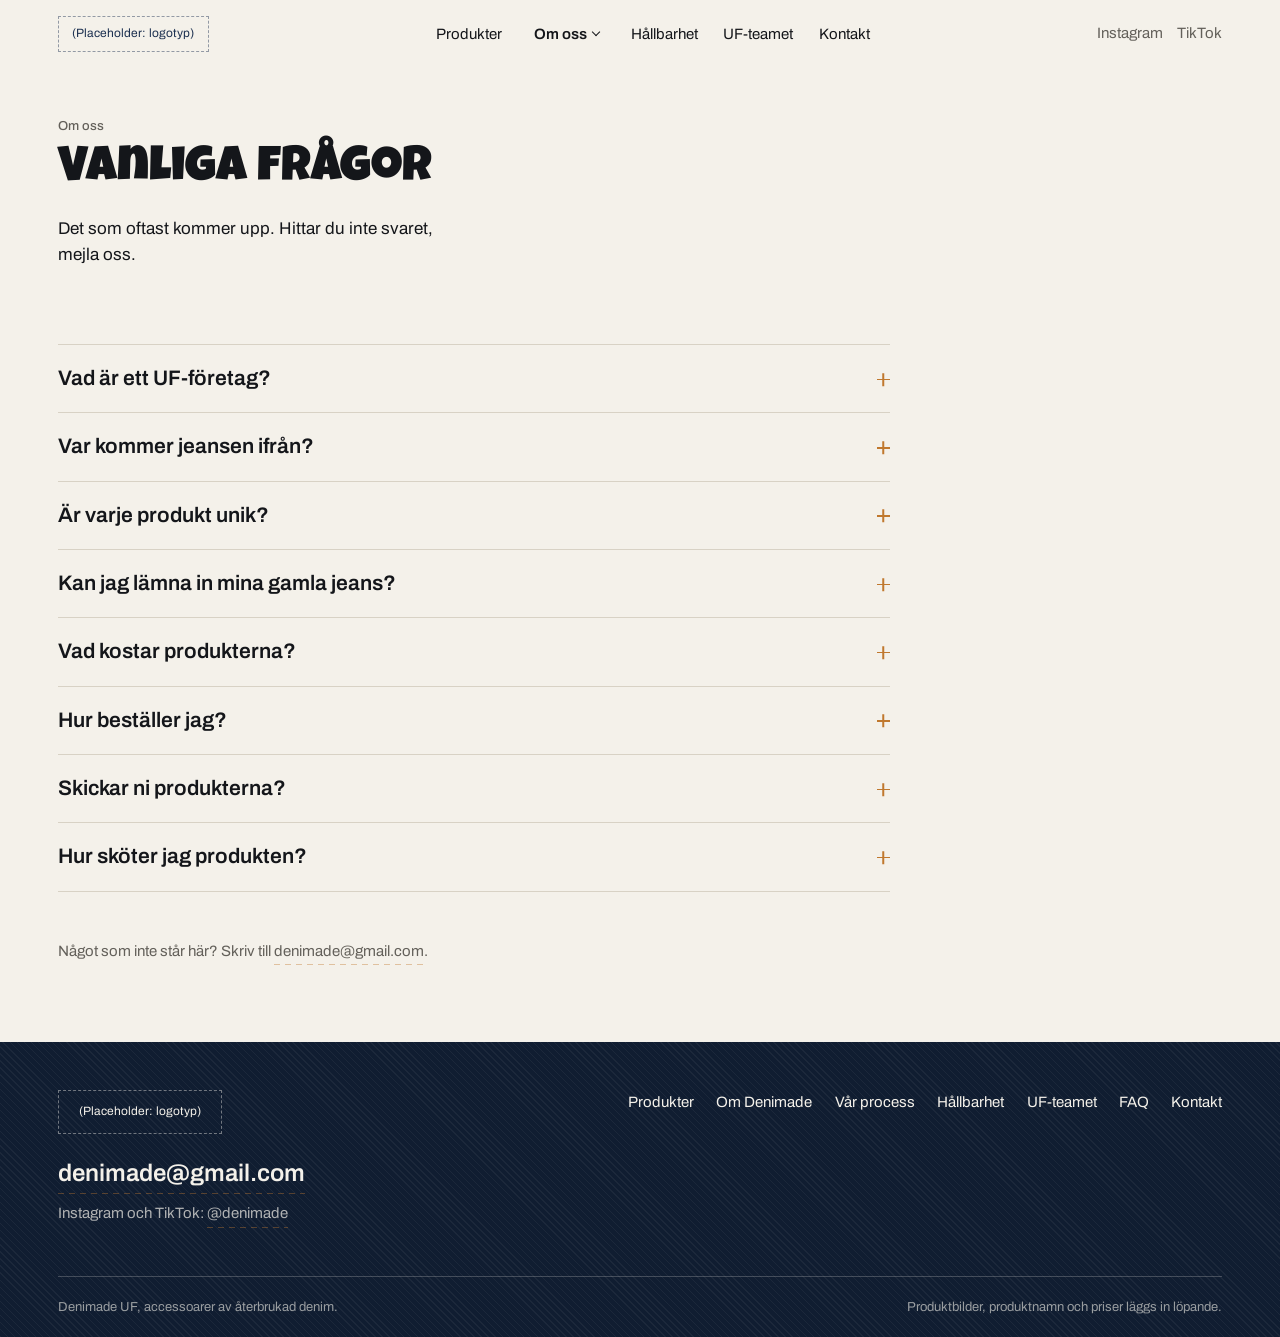
==== commit f45af3a3: "Byt displaytypsnitt till Luckiest Guy Användaren skickade en bild på ett tjockt, rundat displaytypsn" ====
--- a/faq.html
+++ b/faq.html
@@ -13,7 +13,7 @@
 <link rel="icon" href="assets/img/favicon.svg" type="image/svg+xml">
 <link rel="preconnect" href="https://fonts.googleapis.com">
 <link rel="preconnect" href="https://fonts.gstatic.com" crossorigin>
-<link rel="stylesheet" href="https://fonts.googleapis.com/css2?family=Archivo:wght@400;500;600&family=Fraunces:ital,opsz,wght,SOFT,WONK@0,9..144,300..600,0..100,0..1;1,9..144,300..600,0..100,0..1&display=swap">
+<link rel="stylesheet" href="https://fonts.googleapis.com/css2?family=Archivo:wght@400;500;600&family=Caveat:wght@500;600;700&family=Luckiest+Guy&display=swap">
 <link rel="stylesheet" href="assets/css/denimade.css">
 </head>
 <body>
--- a/assets/css/denimade.css
+++ b/assets/css/denimade.css
@@ -26,7 +26,8 @@
   --bone:        #e7e2d8;
   --bone-deep:   #d8d2c5;
   --grey:        #63605a;
-  --thread:      #c0782e;   /* sytråd. Dekoration, aldrig brödtext. */
+  --thread:      #c0782e;   /* sytråd. Linjer och pilar. */
+  --thread-deep: #8f5518;   /* samma hue, mörkad tills den bär text. */
 
   /* Denimens kypertväv, återgiven i CSS. Inga bildfiler inblandade. */
   --twill-light: repeating-linear-gradient(45deg,
@@ -34,9 +35,9 @@
   --twill-dark:  repeating-linear-gradient(45deg,
                    rgba(244, 241, 234, .05) 0 1px, transparent 1px 5px);
 
-  --font-display: "Fraunces", "Iowan Old Style", "Palatino Linotype",
-                  Palatino, Georgia, serif;
+  --font-display: "Luckiest Guy", "Arial Black", Impact, sans-serif;
   --font-ui:      "Archivo", "Helvetica Neue", Helvetica, Arial, sans-serif;
+  --font-hand:    "Caveat", "Segoe Print", "Bradley Hand", cursive;
 
   /* Måttlig skala. Rubrikerna bär text, de imponerar inte. */
   --t-display: clamp(2.375rem, 5.2vw, 4.5rem);
@@ -111,30 +112,33 @@
 
 /* 03  Typografi
    --------------------------------------------------------------------------
-   Serif bär rubriker, grotesk bär allt annat. Fraunces WONK-axel ger sneda,
-   lite oputsade tecken och används bara i de största graderna, där den läser
-   som karaktär och inte som brus.
-   ========================================================================== */
-
-.display, h1, h2, h3, .serif {
+   Luckiest Guy bär de största rubrikerna: rundade, tunga kapitäler med
+   studsande baslinje. Den saknar äkta gemener och fungerar bara stort, så
+   Archivo tar över så fort graden sjunker.
+   ========================================================================== */
+
+.display, h1, h2 {
   font-family: var(--font-display);
   font-weight: 400;
-  font-variation-settings: "SOFT" 20, "WONK" 0, "opsz" 60;
-  letter-spacing: -0.01em;
-  line-height: 1.12;
+  letter-spacing: 0;
+  line-height: 1.06;
   text-wrap: balance;
 }
 
-.display {
-  font-size: var(--t-display);
-  font-variation-settings: "SOFT" 28, "WONK" 1, "opsz" 144;
-  line-height: 1.02;
-  letter-spacing: -0.025em;
-}
-
-h1 { font-size: var(--t-h1); font-variation-settings: "SOFT" 24, "WONK" 1, "opsz" 96; }
-h2 { font-size: var(--t-h2); }
-h3 { font-size: var(--t-h3); line-height: 1.25; }
+/* Mindre rubriker bärs av Archivo. Luckiest Guy är en displayskärning utan
+   äkta gemener och blir svårläst under ungefär 24 px. */
+h3, .serif {
+  font-family: var(--font-ui);
+  font-weight: 600;
+  letter-spacing: -0.005em;
+  line-height: 1.25;
+  text-wrap: balance;
+}
+
+.display { font-size: var(--t-display); line-height: 1.02; }
+h1 { font-size: var(--t-h1); }
+h2 { font-size: var(--t-h2); line-height: 1.08; }
+h3 { font-size: var(--t-h3); }
 
 em, .italic { font-style: italic; }
 
@@ -453,7 +457,6 @@
   display: block;
   padding-block: .3rem;
   font-family: var(--font-display);
-  font-variation-settings: "SOFT" 24, "WONK" 1, "opsz" 96;
   font-size: clamp(1.75rem, 9vw, 2.5rem);
   line-height: 1.14;
   letter-spacing: -0.02em;
@@ -582,7 +585,6 @@
 
 .pull {
   font-family: var(--font-display);
-  font-variation-settings: "SOFT" 24, "WONK" 1, "opsz" 96;
   font-size: clamp(1.375rem, 3vw, 2.125rem);
   line-height: 1.2;
   letter-spacing: -0.015em;
@@ -728,8 +730,8 @@
   min-height: 54px;
   cursor: pointer;
   list-style: none;
-  font-family: var(--font-display);
-  font-variation-settings: "SOFT" 20, "WONK" 0, "opsz" 60;
+  font-family: var(--font-ui);
+  font-weight: 600;
   font-size: clamp(1.0625rem, 1.7vw, 1.3125rem);
   line-height: 1.3;
   transition: color .18s var(--ease);
@@ -762,8 +764,8 @@
 
 .mailto {
   display: inline-block;
-  font-family: var(--font-display);
-  font-variation-settings: "SOFT" 28, "WONK" 1, "opsz" 144;
+  font-family: var(--font-ui);
+  font-weight: 600;
   font-size: clamp(1.625rem, 5.5vw, 3.5rem);
   line-height: 1.08;
   letter-spacing: -0.03em;
@@ -781,8 +783,8 @@
   text-decoration: none;
 }
 .channels__name {
-  font-family: var(--font-display);
-  font-variation-settings: "SOFT" 20, "WONK" 0, "opsz" 60;
+  font-family: var(--font-ui);
+  font-weight: 600;
   font-size: var(--t-h3);
 }
 .channels__handle { font-size: var(--t-small); color: var(--grey); transition: color .2s var(--ease); }
@@ -816,8 +818,8 @@
 .footer__mail {
   display: inline-block;
   margin-top: var(--s-3);
-  font-family: var(--font-display);
-  font-variation-settings: "SOFT" 20, "WONK" 0, "opsz" 60;
+  font-family: var(--font-ui);
+  font-weight: 600;
   font-size: clamp(1.125rem, 2.2vw, 1.5rem);
   text-decoration: none;
   overflow-wrap: anywhere;
@@ -843,8 +845,8 @@
 .chain { display: flex; flex-wrap: wrap; align-items: baseline; gap: .3rem 0; }
 .chain li {
   display: inline-flex; align-items: baseline;
-  font-family: var(--font-display);
-  font-variation-settings: "SOFT" 20, "WONK" 0, "opsz" 60;
+  font-family: var(--font-ui);
+  font-weight: 600;
   font-size: clamp(1.0625rem, 2.2vw, 1.625rem);
   line-height: 1.2;
 }
@@ -958,7 +960,7 @@
     column-gap: var(--s-5);
     align-items: start;
   }
-  .step--split .step__fig { margin-top: 0; max-width: 420px; justify-self: end; }
+  .step--split .step__fig { margin-top: 0; max-width: 380px; justify-self: end; }
 
   .spec__row { grid-template-columns: 1fr 9rem; }
 }
@@ -991,3 +993,55 @@
     scroll-behavior: auto !important;
   }
 }
+
+
+/* 23  Handmärkning
+   --------------------------------------------------------------------------
+   Anteckningar skrivna för hand, som märkningen på ett tygprov innan man
+   klipper. Används sparsamt och bara där den säger något: vad bilden visar,
+   vad som gäller för materialet. Aldrig som utfyllnad.
+   ========================================================================== */
+
+/* Bildanvisningen i platshållaren är en lapp till fotografen. Satt för hand
+   läser den som klotter på ett kontaktkark i stället för som gränssnittstext. */
+.ph__note {
+  font-family: var(--font-hand);
+  font-size: 1.0625rem;
+  font-weight: 500;
+  line-height: 1.2;
+  color: var(--grey);
+  max-width: 24ch;
+}
+.ph--onDark .ph__note { color: rgba(244, 241, 234, .75); }
+
+/* Fristående anteckning med pil mot det den syftar på. */
+.note {
+  display: inline-flex;
+  align-items: flex-end;
+  gap: .4rem;
+  margin-top: var(--s-2);
+  font-family: var(--font-hand);
+  font-size: clamp(1.125rem, 1.7vw, 1.4375rem);
+  font-weight: 600;
+  line-height: 1.15;
+  color: var(--thread-deep);
+  transform: rotate(-2.5deg);
+  transform-origin: left bottom;
+}
+
+.note__arrow { width: 50px; height: 34px; flex: none; margin-bottom: -.15rem; }
+.note__arrow path {
+  fill: none;
+  stroke: var(--thread);
+  stroke-width: 2;
+  stroke-linecap: round;
+  stroke-linejoin: round;
+}
+
+/* Pilen pekar nedåt höger som utgångsläge. Modifierarna vänder den. */
+.note--up .note__arrow    { transform: scaleY(-1); }
+.note--left .note__arrow  { transform: scaleX(-1); }
+.note--left               { flex-direction: row-reverse; transform: rotate(2deg); }
+
+.note--onDark { color: var(--paper); }
+.note--onDark .note__arrow path { stroke: var(--thread); }
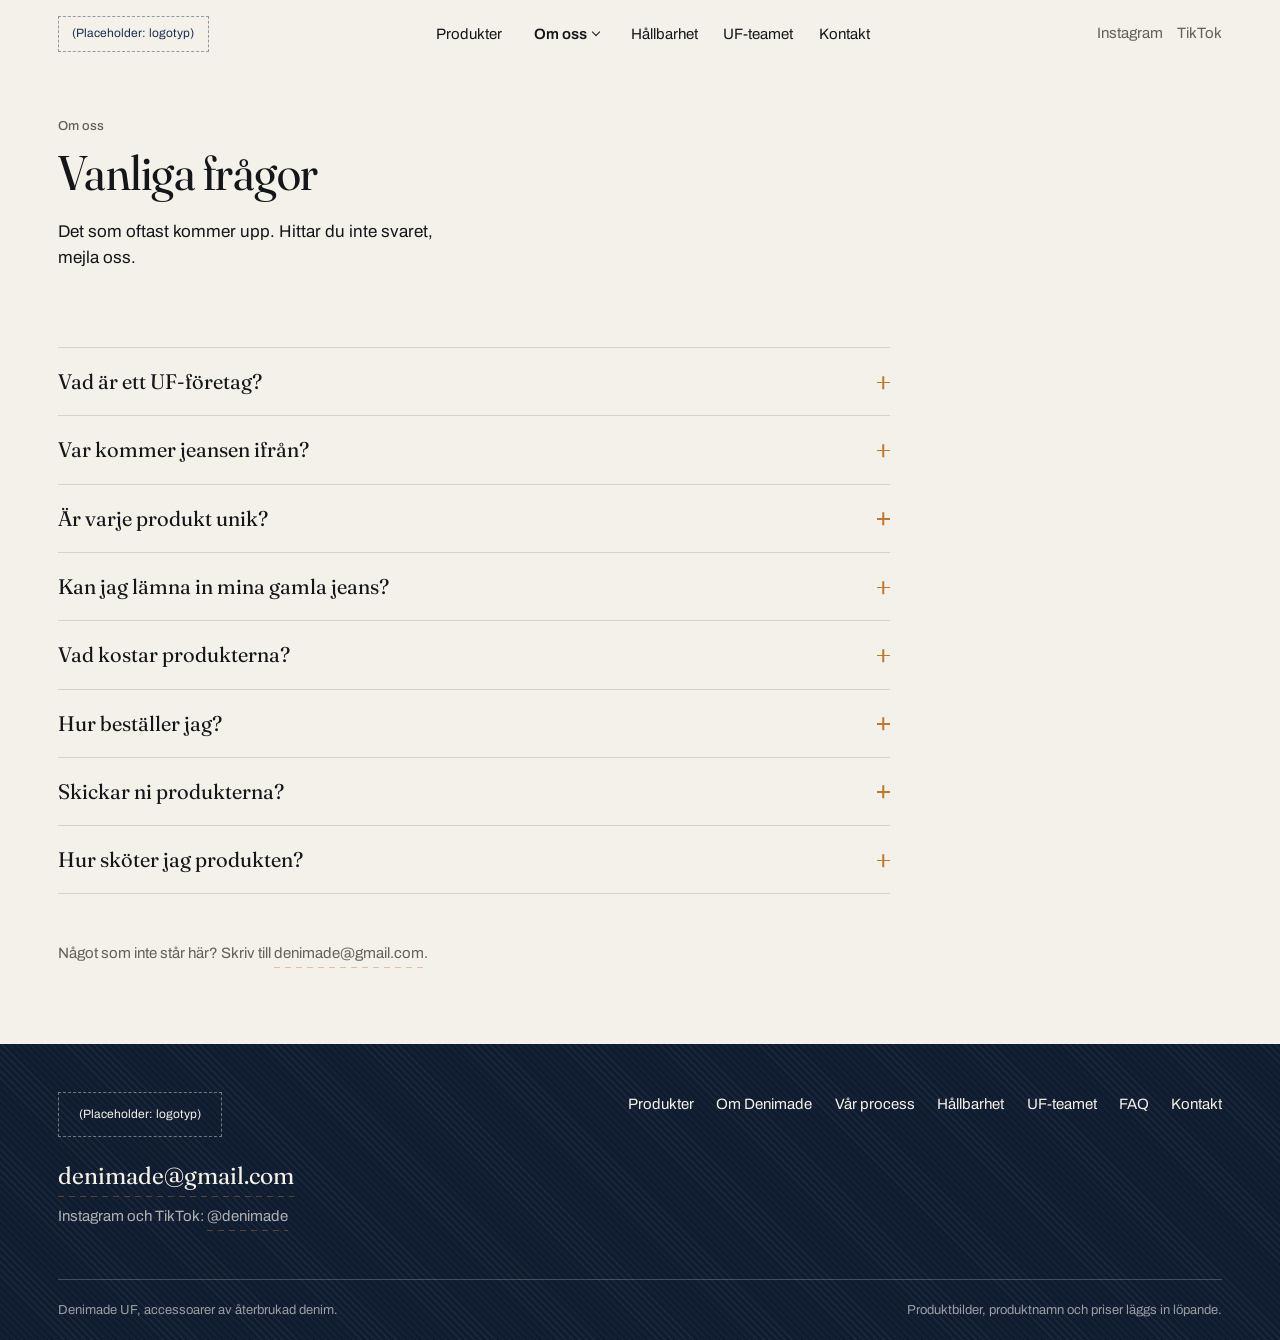
==== commit dd593447: "Revert "Byt displaytypsnitt till Luckiest Guy" This reverts commit f45af3a300cd23a38f71f62771f185d54" ====
--- a/faq.html
+++ b/faq.html
@@ -13,7 +13,7 @@
 <link rel="icon" href="assets/img/favicon.svg" type="image/svg+xml">
 <link rel="preconnect" href="https://fonts.googleapis.com">
 <link rel="preconnect" href="https://fonts.gstatic.com" crossorigin>
-<link rel="stylesheet" href="https://fonts.googleapis.com/css2?family=Archivo:wght@400;500;600&family=Caveat:wght@500;600;700&family=Luckiest+Guy&display=swap">
+<link rel="stylesheet" href="https://fonts.googleapis.com/css2?family=Archivo:wght@400;500;600&family=Caveat:wght@500;600;700&family=Fraunces:ital,opsz,wght,SOFT,WONK@0,9..144,300..600,0..100,0..1;1,9..144,300..600,0..100,0..1&display=swap">
 <link rel="stylesheet" href="assets/css/denimade.css">
 </head>
 <body>
--- a/assets/css/denimade.css
+++ b/assets/css/denimade.css
@@ -35,7 +35,8 @@
   --twill-dark:  repeating-linear-gradient(45deg,
                    rgba(244, 241, 234, .05) 0 1px, transparent 1px 5px);
 
-  --font-display: "Luckiest Guy", "Arial Black", Impact, sans-serif;
+  --font-display: "Fraunces", "Iowan Old Style", "Palatino Linotype",
+                  Palatino, Georgia, serif;
   --font-ui:      "Archivo", "Helvetica Neue", Helvetica, Arial, sans-serif;
   --font-hand:    "Caveat", "Segoe Print", "Bradley Hand", cursive;
 
@@ -112,33 +113,30 @@
 
 /* 03  Typografi
    --------------------------------------------------------------------------
-   Luckiest Guy bär de största rubrikerna: rundade, tunga kapitäler med
-   studsande baslinje. Den saknar äkta gemener och fungerar bara stort, så
-   Archivo tar över så fort graden sjunker.
-   ========================================================================== */
-
-.display, h1, h2 {
+   Serif bär rubriker, grotesk bär allt annat. Fraunces WONK-axel ger sneda,
+   lite oputsade tecken och används bara i de största graderna, där den läser
+   som karaktär och inte som brus.
+   ========================================================================== */
+
+.display, h1, h2, h3, .serif {
   font-family: var(--font-display);
   font-weight: 400;
-  letter-spacing: 0;
-  line-height: 1.06;
+  font-variation-settings: "SOFT" 20, "WONK" 0, "opsz" 60;
+  letter-spacing: -0.01em;
+  line-height: 1.12;
   text-wrap: balance;
 }
 
-/* Mindre rubriker bärs av Archivo. Luckiest Guy är en displayskärning utan
-   äkta gemener och blir svårläst under ungefär 24 px. */
-h3, .serif {
-  font-family: var(--font-ui);
-  font-weight: 600;
-  letter-spacing: -0.005em;
-  line-height: 1.25;
-  text-wrap: balance;
-}
-
-.display { font-size: var(--t-display); line-height: 1.02; }
-h1 { font-size: var(--t-h1); }
-h2 { font-size: var(--t-h2); line-height: 1.08; }
-h3 { font-size: var(--t-h3); }
+.display {
+  font-size: var(--t-display);
+  font-variation-settings: "SOFT" 28, "WONK" 1, "opsz" 144;
+  line-height: 1.02;
+  letter-spacing: -0.025em;
+}
+
+h1 { font-size: var(--t-h1); font-variation-settings: "SOFT" 24, "WONK" 1, "opsz" 96; }
+h2 { font-size: var(--t-h2); }
+h3 { font-size: var(--t-h3); line-height: 1.25; }
 
 em, .italic { font-style: italic; }
 
@@ -457,6 +455,7 @@
   display: block;
   padding-block: .3rem;
   font-family: var(--font-display);
+  font-variation-settings: "SOFT" 24, "WONK" 1, "opsz" 96;
   font-size: clamp(1.75rem, 9vw, 2.5rem);
   line-height: 1.14;
   letter-spacing: -0.02em;
@@ -585,6 +584,7 @@
 
 .pull {
   font-family: var(--font-display);
+  font-variation-settings: "SOFT" 24, "WONK" 1, "opsz" 96;
   font-size: clamp(1.375rem, 3vw, 2.125rem);
   line-height: 1.2;
   letter-spacing: -0.015em;
@@ -730,8 +730,8 @@
   min-height: 54px;
   cursor: pointer;
   list-style: none;
-  font-family: var(--font-ui);
-  font-weight: 600;
+  font-family: var(--font-display);
+  font-variation-settings: "SOFT" 20, "WONK" 0, "opsz" 60;
   font-size: clamp(1.0625rem, 1.7vw, 1.3125rem);
   line-height: 1.3;
   transition: color .18s var(--ease);
@@ -764,8 +764,8 @@
 
 .mailto {
   display: inline-block;
-  font-family: var(--font-ui);
-  font-weight: 600;
+  font-family: var(--font-display);
+  font-variation-settings: "SOFT" 28, "WONK" 1, "opsz" 144;
   font-size: clamp(1.625rem, 5.5vw, 3.5rem);
   line-height: 1.08;
   letter-spacing: -0.03em;
@@ -783,8 +783,8 @@
   text-decoration: none;
 }
 .channels__name {
-  font-family: var(--font-ui);
-  font-weight: 600;
+  font-family: var(--font-display);
+  font-variation-settings: "SOFT" 20, "WONK" 0, "opsz" 60;
   font-size: var(--t-h3);
 }
 .channels__handle { font-size: var(--t-small); color: var(--grey); transition: color .2s var(--ease); }
@@ -818,8 +818,8 @@
 .footer__mail {
   display: inline-block;
   margin-top: var(--s-3);
-  font-family: var(--font-ui);
-  font-weight: 600;
+  font-family: var(--font-display);
+  font-variation-settings: "SOFT" 20, "WONK" 0, "opsz" 60;
   font-size: clamp(1.125rem, 2.2vw, 1.5rem);
   text-decoration: none;
   overflow-wrap: anywhere;
@@ -845,8 +845,8 @@
 .chain { display: flex; flex-wrap: wrap; align-items: baseline; gap: .3rem 0; }
 .chain li {
   display: inline-flex; align-items: baseline;
-  font-family: var(--font-ui);
-  font-weight: 600;
+  font-family: var(--font-display);
+  font-variation-settings: "SOFT" 20, "WONK" 0, "opsz" 60;
   font-size: clamp(1.0625rem, 2.2vw, 1.625rem);
   line-height: 1.2;
 }
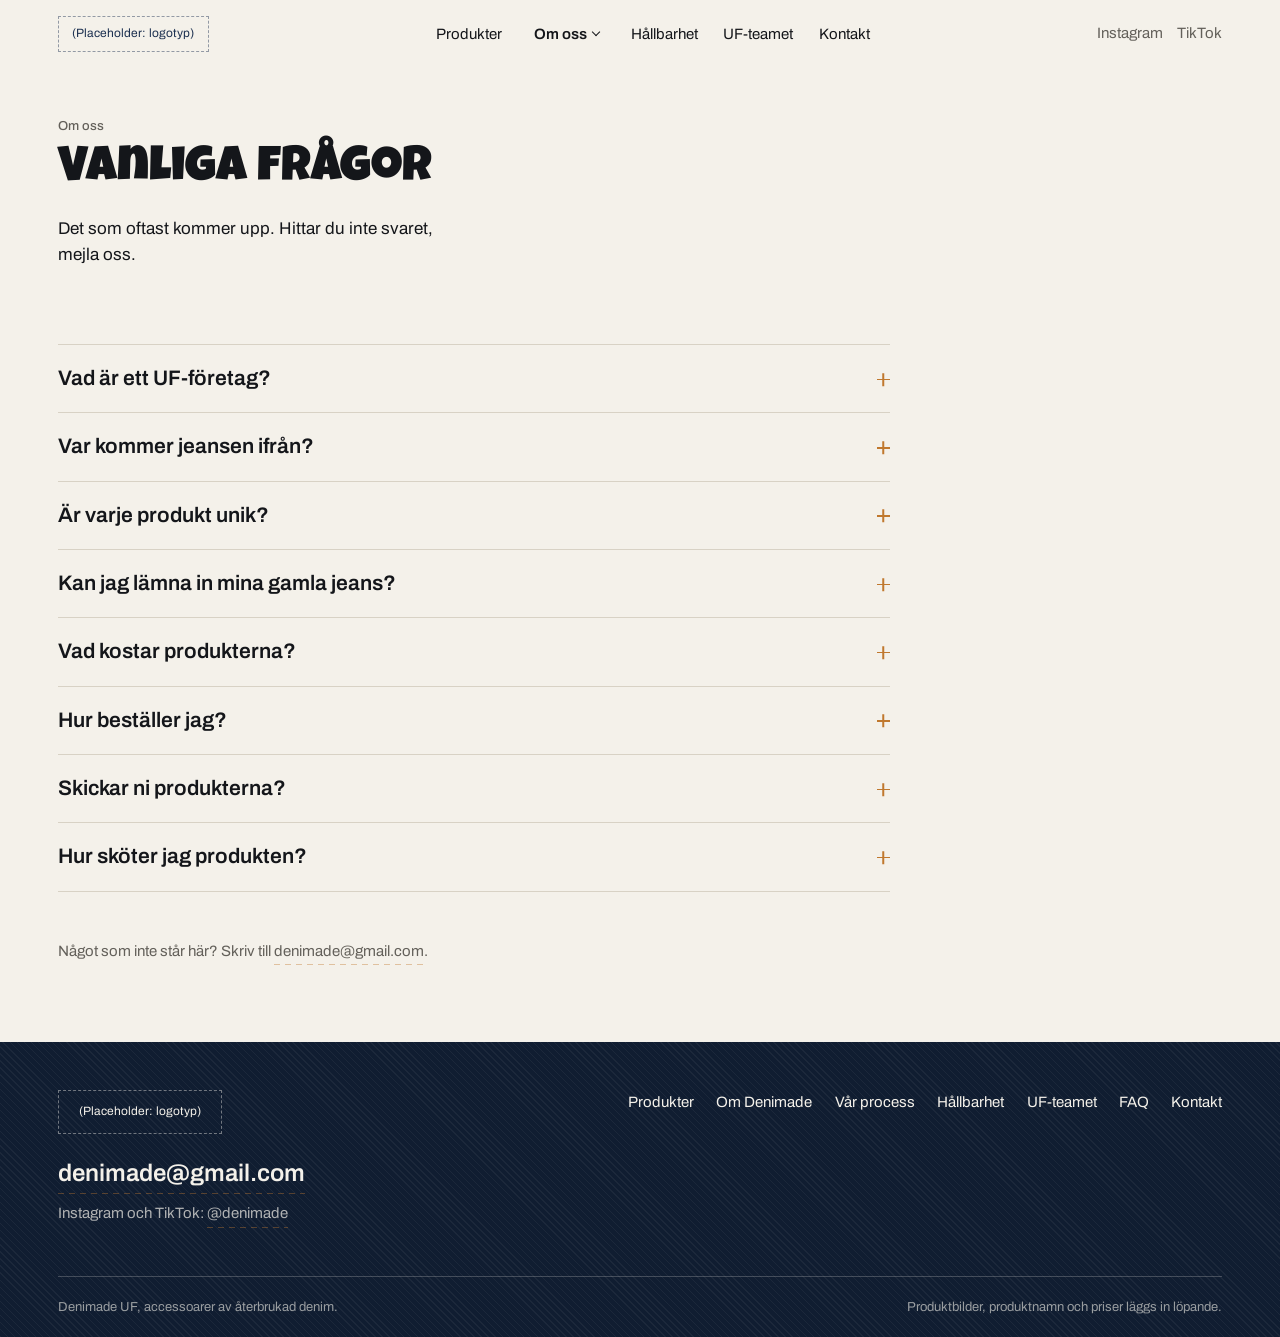
==== commit 8f45af79: "Reapply "Byt displaytypsnitt till Luckiest Guy" This reverts commit dd5934473aafece45e6d15226320a671" ====
--- a/faq.html
+++ b/faq.html
@@ -13,7 +13,7 @@
 <link rel="icon" href="assets/img/favicon.svg" type="image/svg+xml">
 <link rel="preconnect" href="https://fonts.googleapis.com">
 <link rel="preconnect" href="https://fonts.gstatic.com" crossorigin>
-<link rel="stylesheet" href="https://fonts.googleapis.com/css2?family=Archivo:wght@400;500;600&family=Caveat:wght@500;600;700&family=Fraunces:ital,opsz,wght,SOFT,WONK@0,9..144,300..600,0..100,0..1;1,9..144,300..600,0..100,0..1&display=swap">
+<link rel="stylesheet" href="https://fonts.googleapis.com/css2?family=Archivo:wght@400;500;600&family=Caveat:wght@500;600;700&family=Luckiest+Guy&display=swap">
 <link rel="stylesheet" href="assets/css/denimade.css">
 </head>
 <body>
--- a/assets/css/denimade.css
+++ b/assets/css/denimade.css
@@ -35,8 +35,7 @@
   --twill-dark:  repeating-linear-gradient(45deg,
                    rgba(244, 241, 234, .05) 0 1px, transparent 1px 5px);
 
-  --font-display: "Fraunces", "Iowan Old Style", "Palatino Linotype",
-                  Palatino, Georgia, serif;
+  --font-display: "Luckiest Guy", "Arial Black", Impact, sans-serif;
   --font-ui:      "Archivo", "Helvetica Neue", Helvetica, Arial, sans-serif;
   --font-hand:    "Caveat", "Segoe Print", "Bradley Hand", cursive;
 
@@ -113,30 +112,33 @@
 
 /* 03  Typografi
    --------------------------------------------------------------------------
-   Serif bär rubriker, grotesk bär allt annat. Fraunces WONK-axel ger sneda,
-   lite oputsade tecken och används bara i de största graderna, där den läser
-   som karaktär och inte som brus.
-   ========================================================================== */
-
-.display, h1, h2, h3, .serif {
+   Luckiest Guy bär de största rubrikerna: rundade, tunga kapitäler med
+   studsande baslinje. Den saknar äkta gemener och fungerar bara stort, så
+   Archivo tar över så fort graden sjunker.
+   ========================================================================== */
+
+.display, h1, h2 {
   font-family: var(--font-display);
   font-weight: 400;
-  font-variation-settings: "SOFT" 20, "WONK" 0, "opsz" 60;
-  letter-spacing: -0.01em;
-  line-height: 1.12;
+  letter-spacing: 0;
+  line-height: 1.06;
   text-wrap: balance;
 }
 
-.display {
-  font-size: var(--t-display);
-  font-variation-settings: "SOFT" 28, "WONK" 1, "opsz" 144;
-  line-height: 1.02;
-  letter-spacing: -0.025em;
-}
-
-h1 { font-size: var(--t-h1); font-variation-settings: "SOFT" 24, "WONK" 1, "opsz" 96; }
-h2 { font-size: var(--t-h2); }
-h3 { font-size: var(--t-h3); line-height: 1.25; }
+/* Mindre rubriker bärs av Archivo. Luckiest Guy är en displayskärning utan
+   äkta gemener och blir svårläst under ungefär 24 px. */
+h3, .serif {
+  font-family: var(--font-ui);
+  font-weight: 600;
+  letter-spacing: -0.005em;
+  line-height: 1.25;
+  text-wrap: balance;
+}
+
+.display { font-size: var(--t-display); line-height: 1.02; }
+h1 { font-size: var(--t-h1); }
+h2 { font-size: var(--t-h2); line-height: 1.08; }
+h3 { font-size: var(--t-h3); }
 
 em, .italic { font-style: italic; }
 
@@ -455,7 +457,6 @@
   display: block;
   padding-block: .3rem;
   font-family: var(--font-display);
-  font-variation-settings: "SOFT" 24, "WONK" 1, "opsz" 96;
   font-size: clamp(1.75rem, 9vw, 2.5rem);
   line-height: 1.14;
   letter-spacing: -0.02em;
@@ -584,7 +585,6 @@
 
 .pull {
   font-family: var(--font-display);
-  font-variation-settings: "SOFT" 24, "WONK" 1, "opsz" 96;
   font-size: clamp(1.375rem, 3vw, 2.125rem);
   line-height: 1.2;
   letter-spacing: -0.015em;
@@ -730,8 +730,8 @@
   min-height: 54px;
   cursor: pointer;
   list-style: none;
-  font-family: var(--font-display);
-  font-variation-settings: "SOFT" 20, "WONK" 0, "opsz" 60;
+  font-family: var(--font-ui);
+  font-weight: 600;
   font-size: clamp(1.0625rem, 1.7vw, 1.3125rem);
   line-height: 1.3;
   transition: color .18s var(--ease);
@@ -764,8 +764,8 @@
 
 .mailto {
   display: inline-block;
-  font-family: var(--font-display);
-  font-variation-settings: "SOFT" 28, "WONK" 1, "opsz" 144;
+  font-family: var(--font-ui);
+  font-weight: 600;
   font-size: clamp(1.625rem, 5.5vw, 3.5rem);
   line-height: 1.08;
   letter-spacing: -0.03em;
@@ -783,8 +783,8 @@
   text-decoration: none;
 }
 .channels__name {
-  font-family: var(--font-display);
-  font-variation-settings: "SOFT" 20, "WONK" 0, "opsz" 60;
+  font-family: var(--font-ui);
+  font-weight: 600;
   font-size: var(--t-h3);
 }
 .channels__handle { font-size: var(--t-small); color: var(--grey); transition: color .2s var(--ease); }
@@ -818,8 +818,8 @@
 .footer__mail {
   display: inline-block;
   margin-top: var(--s-3);
-  font-family: var(--font-display);
-  font-variation-settings: "SOFT" 20, "WONK" 0, "opsz" 60;
+  font-family: var(--font-ui);
+  font-weight: 600;
   font-size: clamp(1.125rem, 2.2vw, 1.5rem);
   text-decoration: none;
   overflow-wrap: anywhere;
@@ -845,8 +845,8 @@
 .chain { display: flex; flex-wrap: wrap; align-items: baseline; gap: .3rem 0; }
 .chain li {
   display: inline-flex; align-items: baseline;
-  font-family: var(--font-display);
-  font-variation-settings: "SOFT" 20, "WONK" 0, "opsz" 60;
+  font-family: var(--font-ui);
+  font-weight: 600;
   font-size: clamp(1.0625rem, 2.2vw, 1.625rem);
   line-height: 1.2;
 }
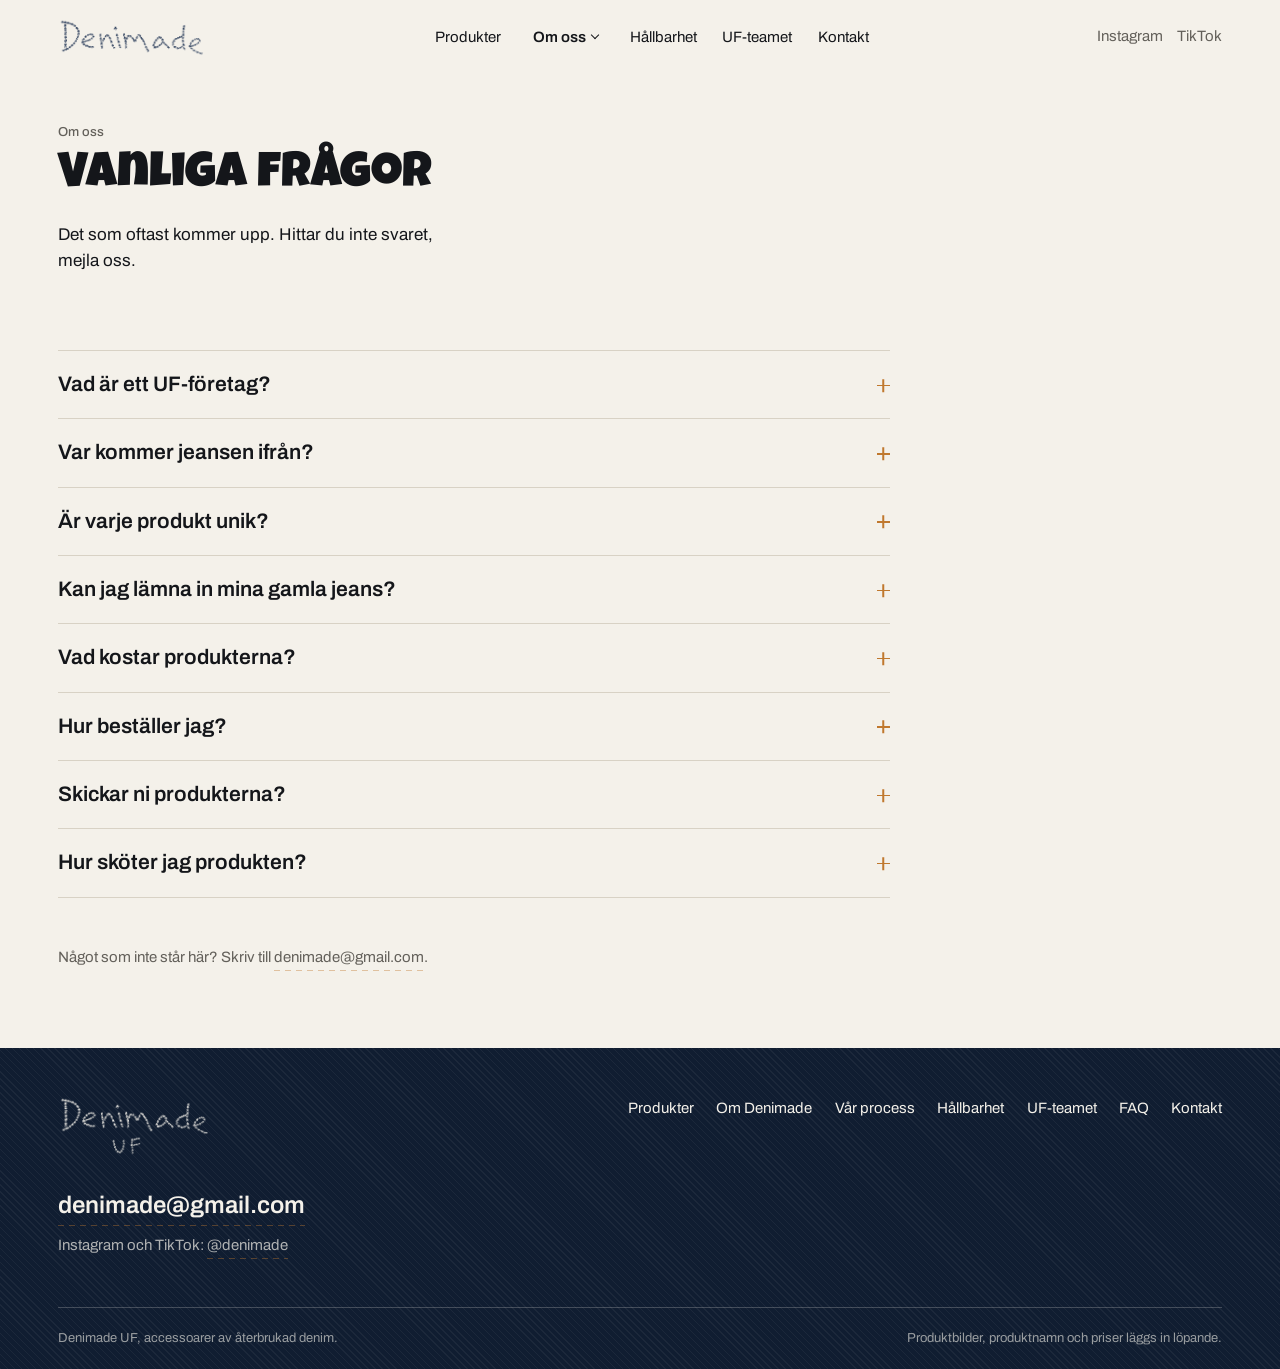
==== commit 2194edf2: "Lägg in Denimades riktiga logotyp Användaren skickade företagets logotyp: "Denimade" handbroderat i " ====
--- a/faq.html
+++ b/faq.html
@@ -22,8 +22,8 @@
 
   <header class="header" data-header>
     <div class="wrap header__inner">
-      <a class="brand" href="index.html" aria-label="Denimade UF, till startsidan">
-        (Placeholder: logotyp)
+      <a class="brand logo" href="index.html">
+        <span class="logo__txt">Denimade UF, till startsidan</span>
       </a>
 
       <nav class="nav" aria-label="Huvudmeny">
@@ -164,7 +164,9 @@
     <div class="wrap">
       <div class="footer__inner">
         <div>
-          <span class="footer__brand">(Placeholder: logotyp)</span>
+          <span class="footer__brand logo" role="img" aria-label="Denimade UF">
+            <span class="logo__txt">Denimade UF</span>
+          </span>
           <p><a class="footer__mail link" href="mailto:denimade@gmail.com">denimade@gmail.com</a></p>
           <p class="meta" style="margin-top:.5rem;color:rgba(244,241,234,.7)">
             Instagram och TikTok: <a class="link" href="https://www.instagram.com/denimade" rel="me noopener" target="_blank">@denimade</a>
--- a/assets/css/denimade.css
+++ b/assets/css/denimade.css
@@ -329,30 +329,52 @@
 .header.is-scrolled { border-bottom-color: var(--bone-deep); }
 
 body.is-locked .header { background: transparent; border-bottom-color: transparent; }
-body.is-locked .brand  { color: var(--paper); border-color: rgba(244, 241, 234, .42); }
+body.is-locked .brand  { color: var(--paper); }
 body.is-locked .burger span { background: var(--paper); }
 
 .header__inner {
   display: flex; align-items: center; justify-content: space-between;
   gap: var(--s-3);
-  min-height: 68px;
+  min-height: 74px;
   padding-block: .7rem;
 }
 
-/* Logotypen är en platshållare tills den riktiga filen finns, formgiven
-   som sidans övriga tomrum. */
+/* Logotypen är broderad i ljus tråd på mörk denim. Fotot är extraherat till
+   en alfamask, så märket tar färg av sin omgivning: indigo mot papper,
+   gräddvitt mot indigo. Stygntexturen följer med.
+
+   Utan stöd för mask-image faller den tillbaka på ren text. */
 .brand {
-  display: inline-flex; align-items: center; justify-content: center;
-  min-height: 36px;
-  padding: .4rem .85rem;
-  border: 1px dashed rgba(28, 48, 80, .45);
-  font-size: .75rem;
+  display: inline-flex;
+  align-items: center;
+  font-size: .8125rem;
+  font-weight: 600;
   color: var(--indigo);
   text-decoration: none;
-  white-space: nowrap;
-  transition: border-color .2s var(--ease);
-}
-.brand:hover { border-color: var(--thread); }
+}
+
+.logo {
+  -webkit-mask-repeat: no-repeat; mask-repeat: no-repeat;
+  -webkit-mask-position: left center; mask-position: left center;
+  -webkit-mask-size: contain; mask-size: contain;
+  background-color: currentColor;
+}
+
+@supports ((-webkit-mask-image: url("x")) or (mask-image: url("x"))) {
+  .logo__txt {
+    position: absolute; width: 1px; height: 1px; margin: -1px; padding: 0;
+    overflow: hidden; clip-path: inset(50%); white-space: nowrap;
+  }
+
+  .brand {
+    height: 38px;
+    aspect-ratio: 660 / 168;
+    -webkit-mask-image: url("../img/denimade-wordmark.png");
+    mask-image: url("../img/denimade-wordmark.png");
+    transition: opacity .2s var(--ease);
+  }
+  .brand:hover { opacity: .72; }
+}
 
 .nav { display: none; }
 .nav__list { display: flex; align-items: center; gap: clamp(1.1rem, 2vw, 1.9rem); }
@@ -505,12 +527,15 @@
 
 .hero__head { display: flex; flex-direction: column; align-items: flex-start; gap: var(--s-3); }
 
-.hero__logo {
-  padding: 1rem 1.5rem;
-  border: 1px dashed rgba(28, 48, 80, .45);
-  font-size: var(--t-label);
-  color: var(--indigo);
-  line-height: 1.4;
+.hero__logo { color: var(--indigo); font-size: var(--t-label); }
+
+@supports ((-webkit-mask-image: url("x")) or (mask-image: url("x"))) {
+  .hero__logo {
+    height: clamp(58px, 7vw, 84px);
+    aspect-ratio: 660 / 265;
+    -webkit-mask-image: url("../img/denimade-lockup.png");
+    mask-image: url("../img/denimade-lockup.png");
+  }
 }
 
 .hero__type { display: flex; flex-direction: column; gap: var(--s-3); }
@@ -807,12 +832,15 @@
 
 .footer__inner { display: grid; gap: var(--s-4); }
 
-.footer__brand {
-  display: inline-block;
-  padding: .8rem 1.25rem;
-  border: 1px dashed rgba(244, 241, 234, .42);
-  font-size: .75rem;
-  line-height: 1.4;
+.footer__brand { display: inline-block; font-size: .75rem; }
+
+@supports ((-webkit-mask-image: url("x")) or (mask-image: url("x"))) {
+  .footer__brand {
+    height: 62px;
+    aspect-ratio: 660 / 265;
+    -webkit-mask-image: url("../img/denimade-lockup.png");
+    mask-image: url("../img/denimade-lockup.png");
+  }
 }
 
 .footer__mail {
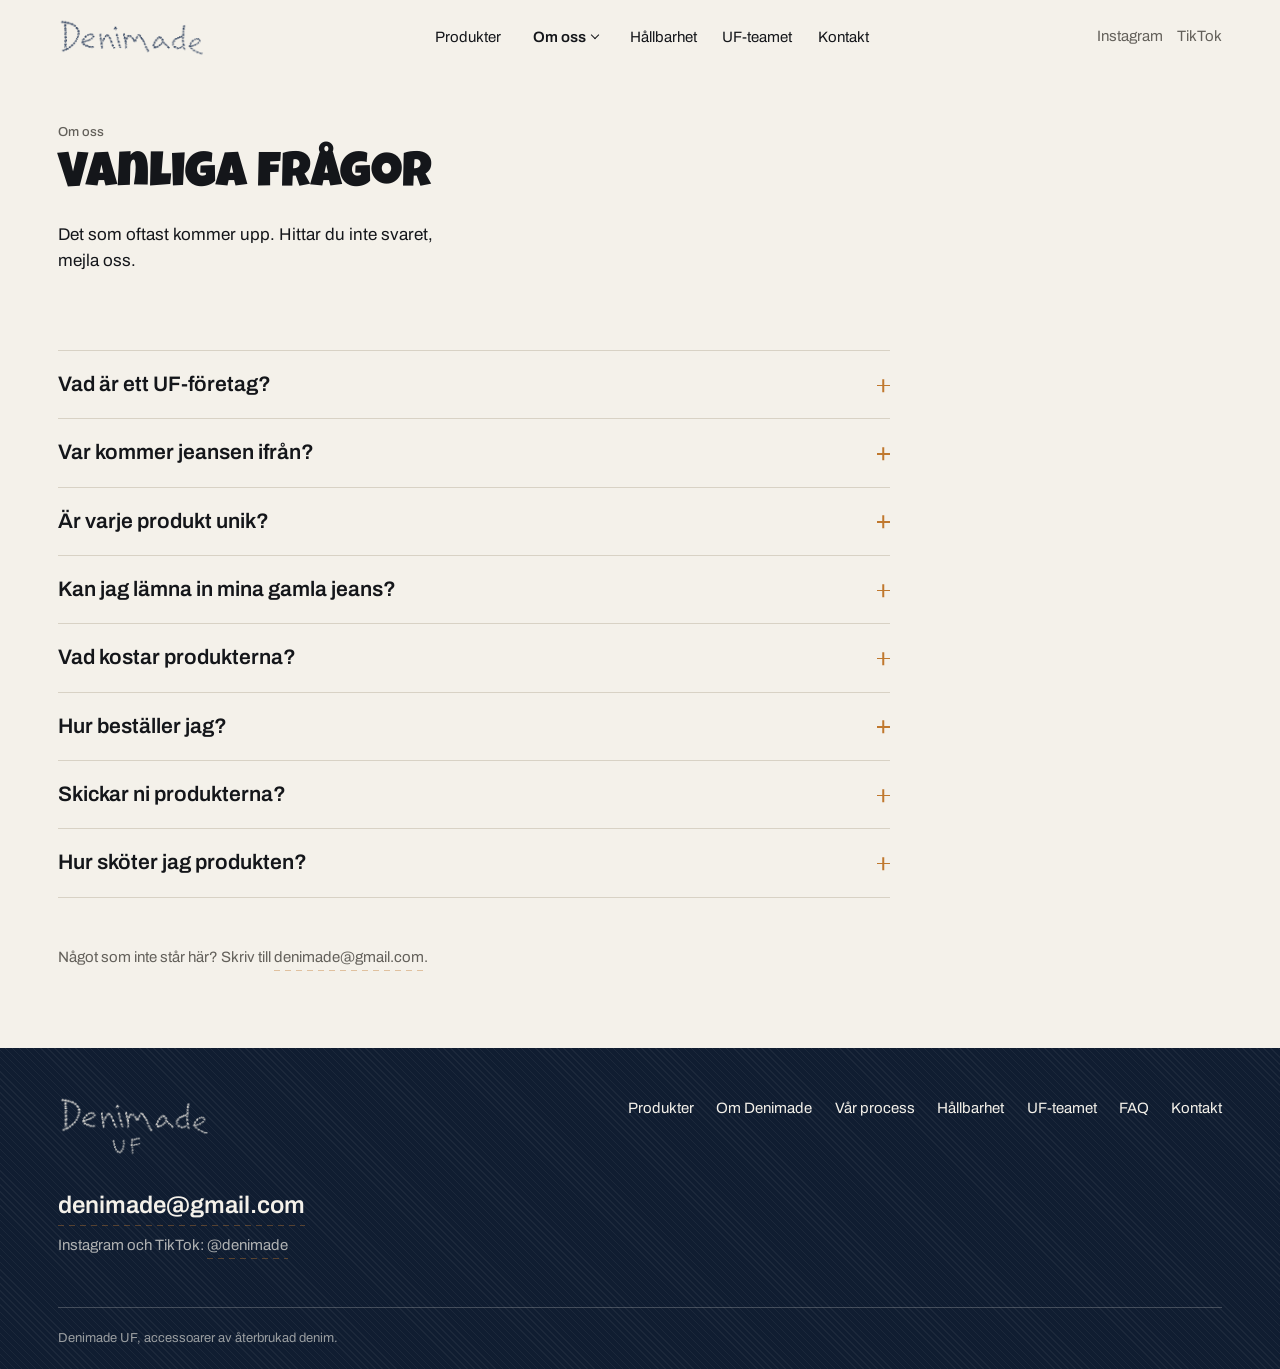
==== commit 3c825c1d: "Skriv om texten så den handlar om produkterna, inte om läsåret Sajten ursäktade sig på flera ställen" ====
--- a/faq.html
+++ b/faq.html
@@ -99,7 +99,7 @@
             <h2 class="faq__h">Vad är ett UF-företag?</h2>
             <span class="faq__mark" aria-hidden="true"></span>
           </summary>
-          <div class="faq__a"><p>UF står för Ung Företagsamhet. Vi är gymnasieelever som driver ett riktigt företag under ett läsår, med egen kassa, egen produktion, egen bokföring och eget ansvar för det vi säljer. När läsåret är slut avvecklas företaget.</p></div>
+          <div class="faq__a"><p>UF står för Ung Företagsamhet. Vi är gymnasieelever som driver ett riktigt företag under ett läsår, med egen kassa, egen produktion, egen bokföring och eget ansvar för det vi säljer.</p></div>
         </details>
         <details class="faq__item">
           <summary class="faq__q">
@@ -186,7 +186,6 @@
 
       <p class="colophon">
         <span>Denimade UF, accessoarer av återbrukad denim.</span>
-        <span>Produktbilder, produktnamn och priser läggs in löpande.</span>
       </p>
     </div>
   </footer>
--- a/assets/css/denimade.css
+++ b/assets/css/denimade.css
@@ -527,17 +527,6 @@
 
 .hero__head { display: flex; flex-direction: column; align-items: flex-start; gap: var(--s-3); }
 
-.hero__logo { color: var(--indigo); font-size: var(--t-label); }
-
-@supports ((-webkit-mask-image: url("x")) or (mask-image: url("x"))) {
-  .hero__logo {
-    height: clamp(58px, 7vw, 84px);
-    aspect-ratio: 660 / 265;
-    -webkit-mask-image: url("../img/denimade-lockup.png");
-    mask-image: url("../img/denimade-lockup.png");
-  }
-}
-
 .hero__type { display: flex; flex-direction: column; gap: var(--s-3); }
 .hero__actions { display: flex; flex-wrap: wrap; gap: var(--s-2); margin-top: .35rem; }
 
@@ -909,9 +898,6 @@
     justify-content: flex-start;
     padding-top: clamp(1.5rem, 8vw, 2.5rem);
   }
-  /* Headern bär redan märket några rader upp. */
-  .hero__logo { display: none; }
-
   .spec__row { grid-template-columns: 1fr auto; }
 }
 
